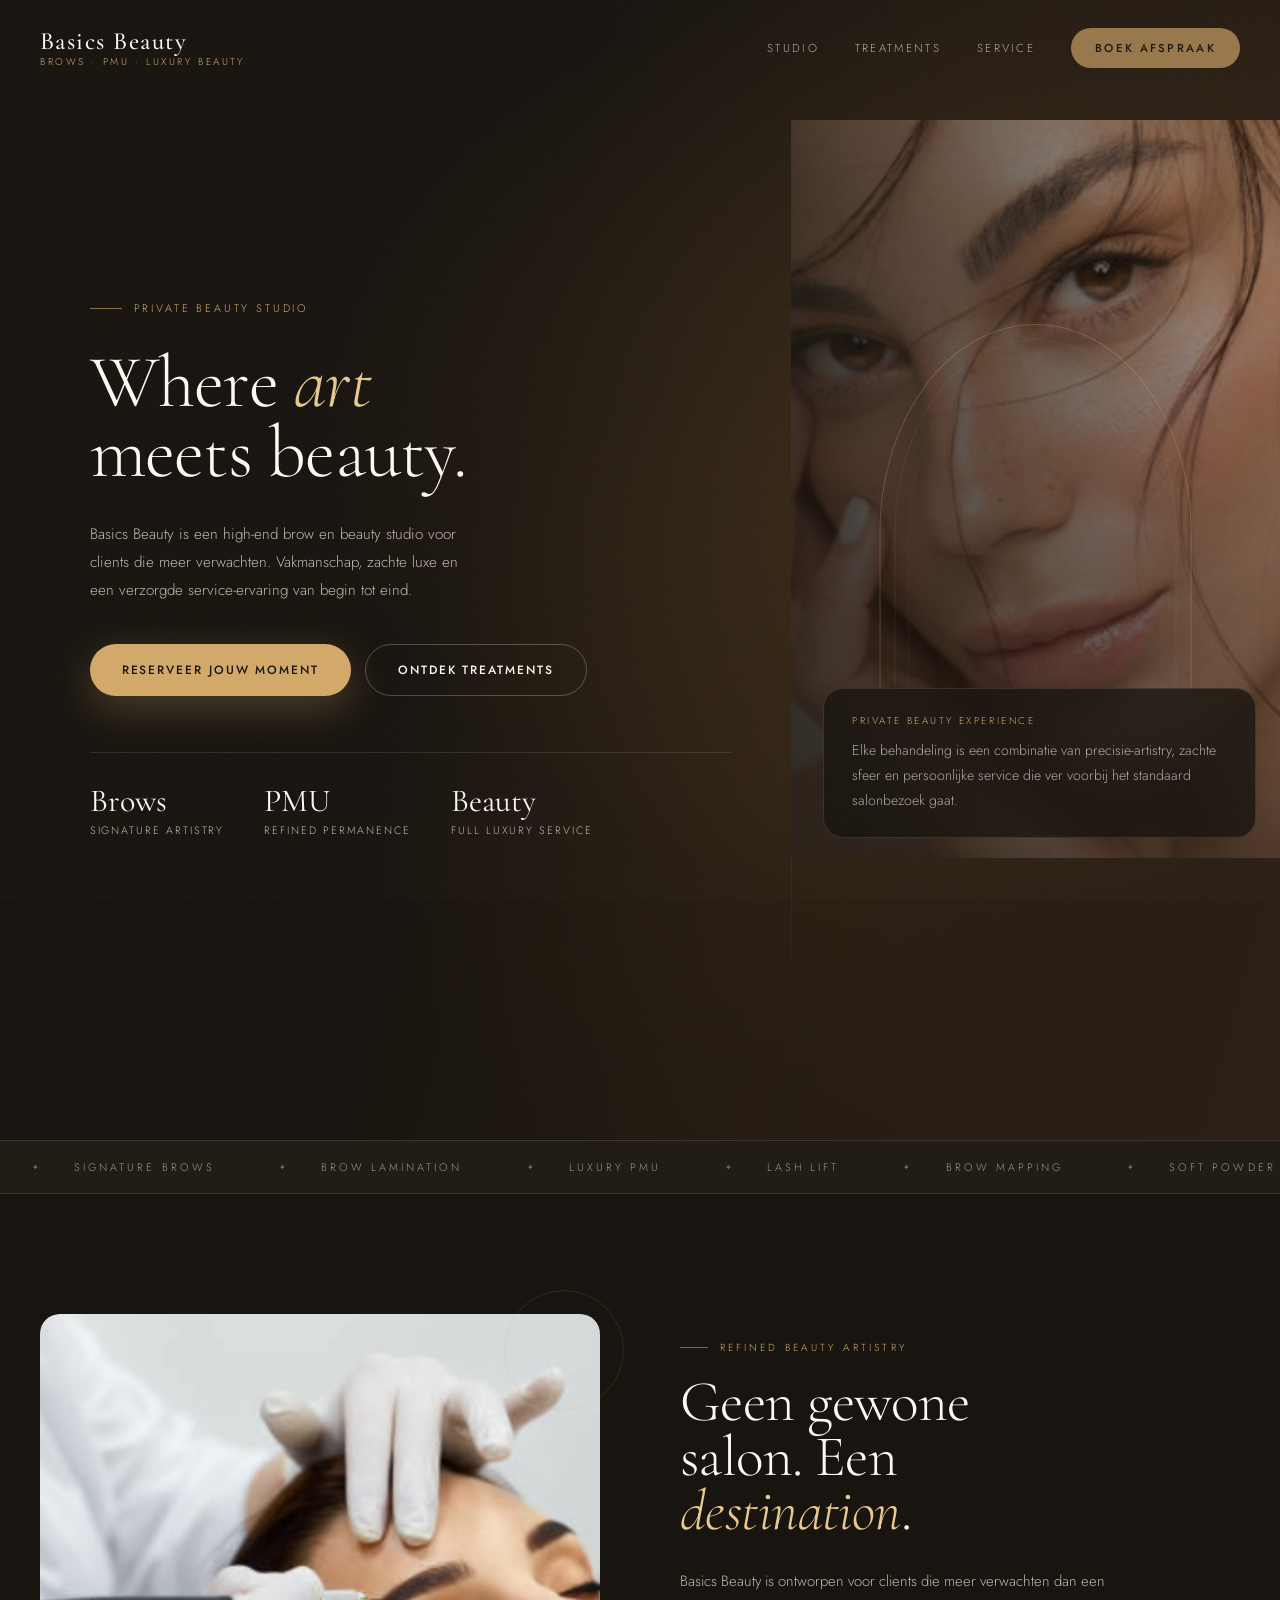
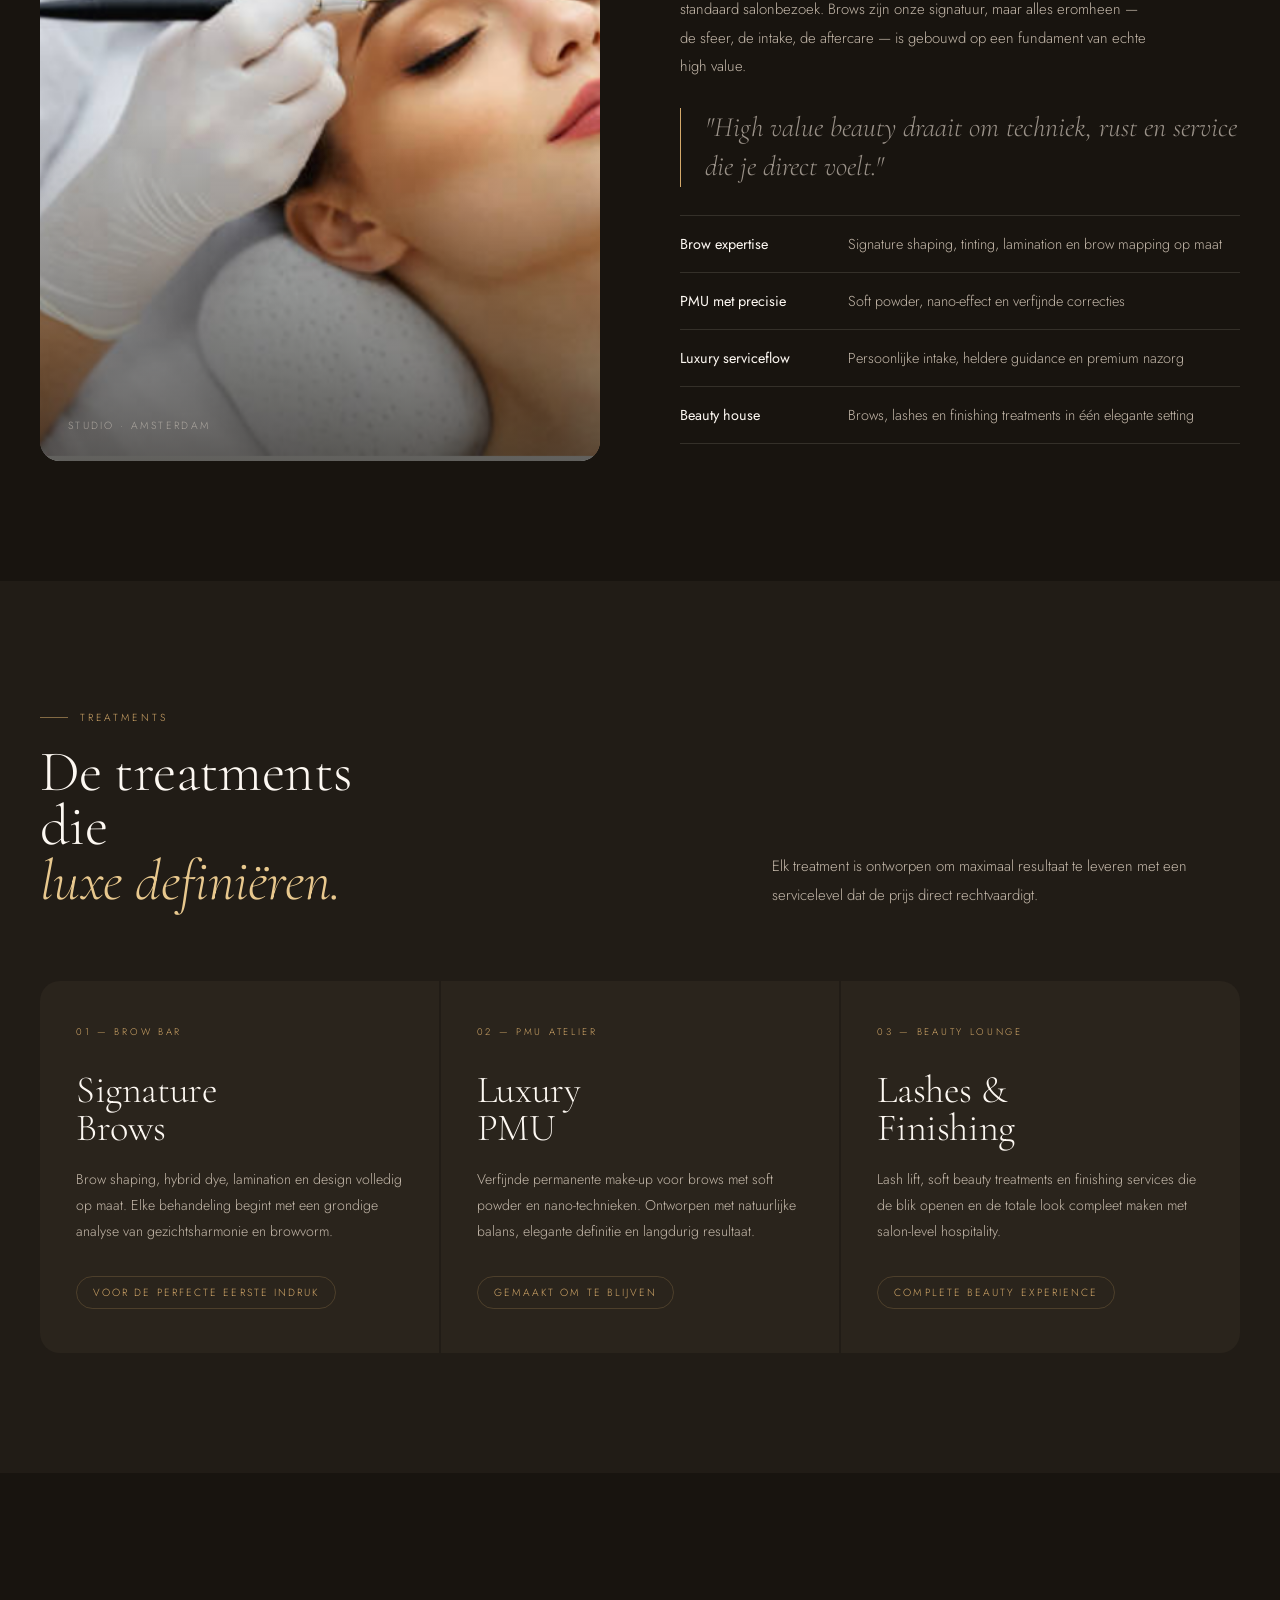
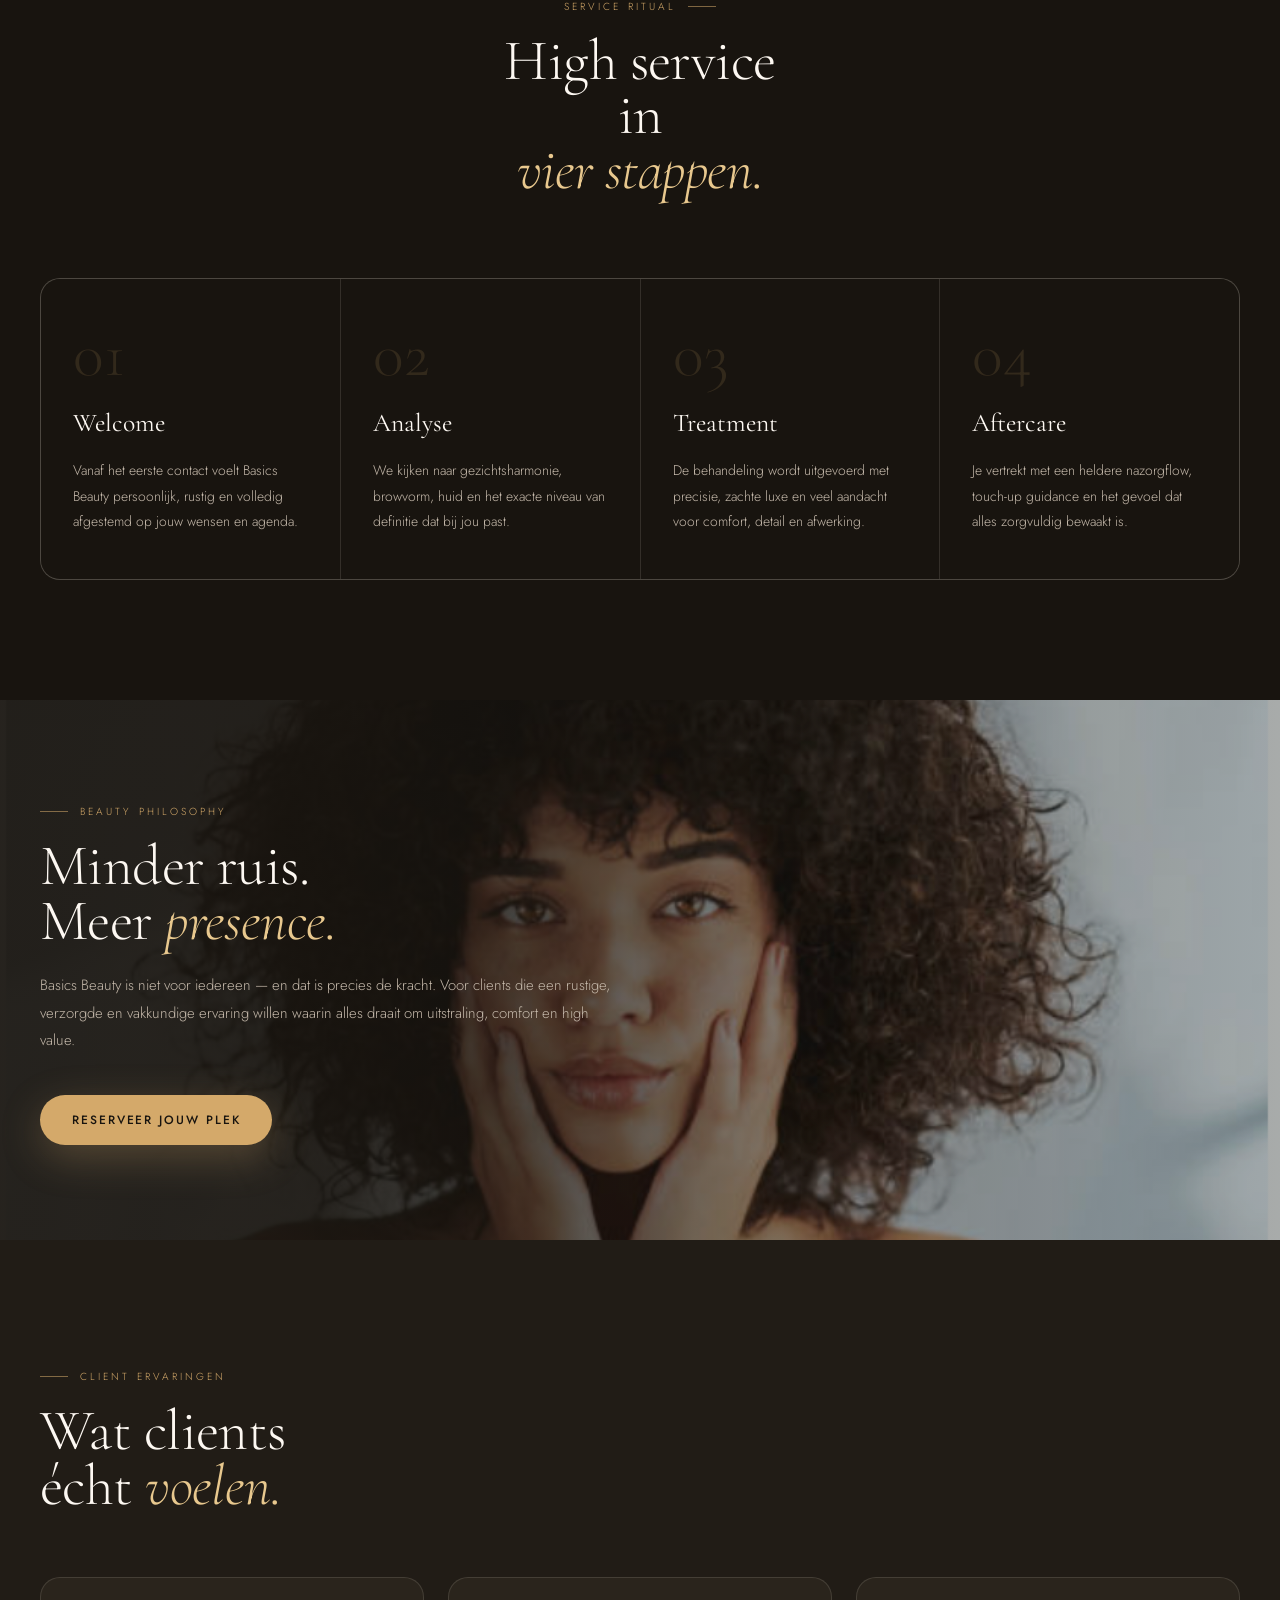
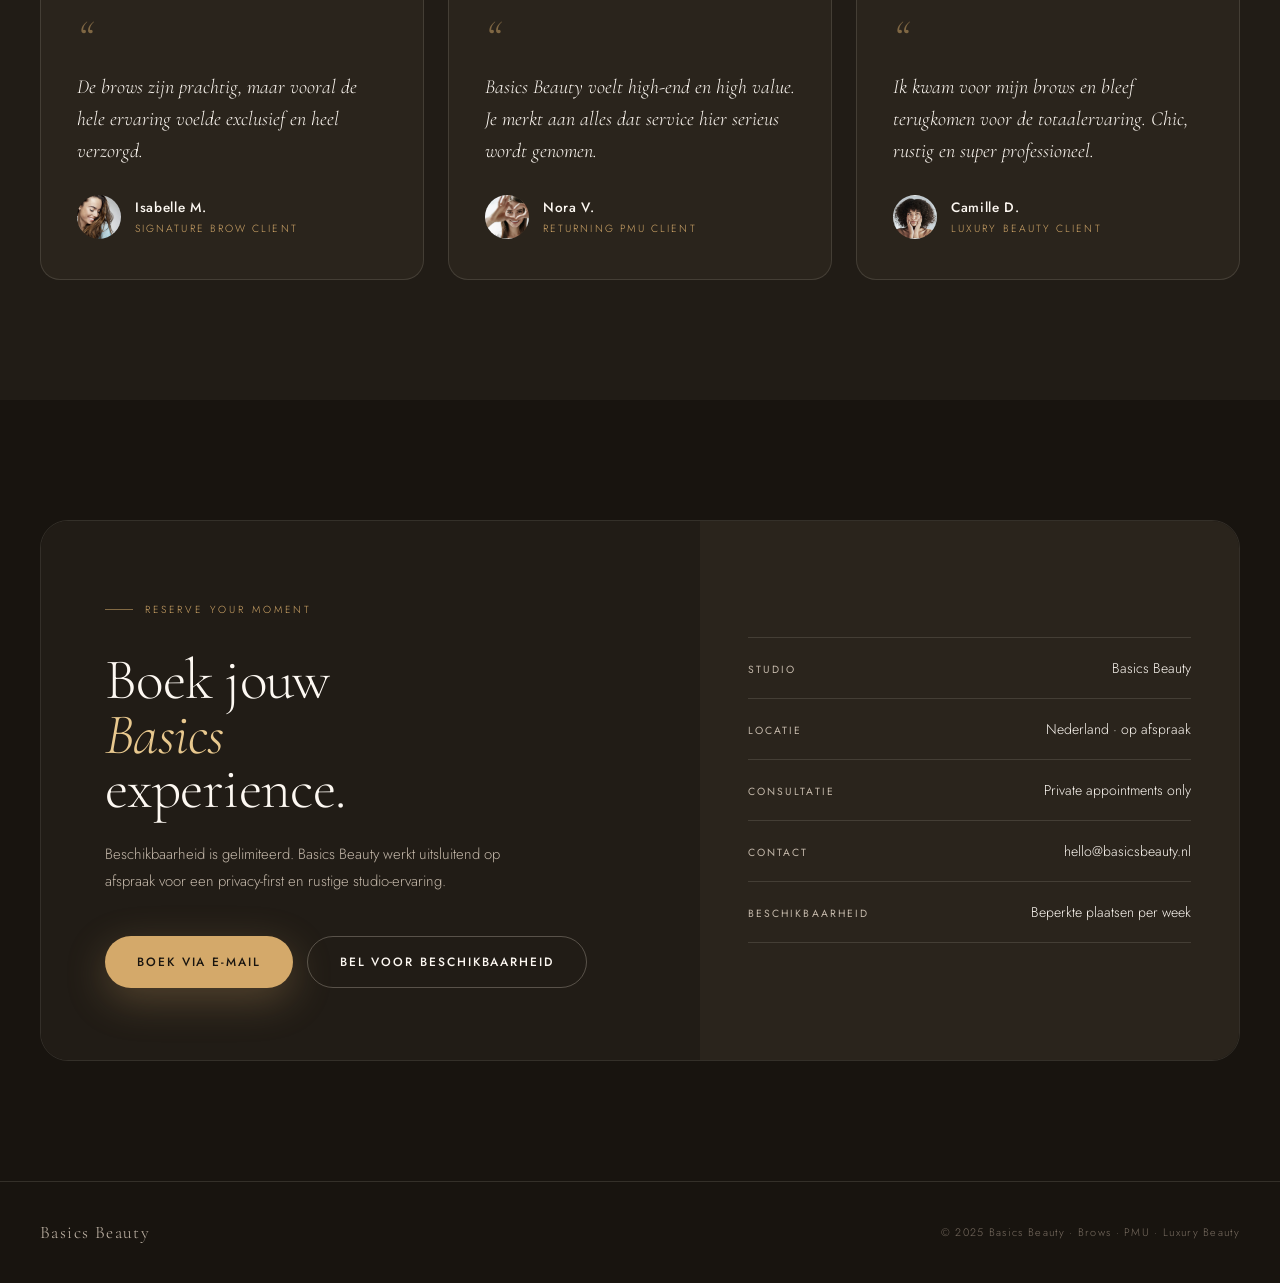
==== index.html @ 168f9949 "Initial commit: bsc-basics-beauty portfolio e-commerce" ====
<!DOCTYPE html>
<html lang="nl">
<head>
  <meta charset="UTF-8">
  <meta name="viewport" content="width=device-width, initial-scale=1.0">
  <title>Basics Beauty — Signature Brows & Luxury Beauty</title>
  <meta name="description" content="Basics Beauty — High-end brow artistry, PMU en luxury beauty treatments in een private studio-omgeving.">
  <link rel="preconnect" href="https://fonts.googleapis.com">
  <link rel="preconnect" href="https://fonts.gstatic.com" crossorigin>
  <link href="https://fonts.googleapis.com/css2?family=Cormorant+Garamond:ital,wght@0,300;0,400;0,500;0,600;1,300;1,400;1,500&family=Jost:wght@300;400;500;600&display=swap" rel="stylesheet">
  <style>
    :root {
      --bg:        #18140f;
      --surface:   #211c16;
      --card:      #2a241c;
      --border:    rgba(255,243,228,0.12);
      --text:      #fdf8f2;
      --muted:     #c4b8aa;
      --faint:     #7a6e62;
      --gold:      #d4a96a;
      --gold-lt:   #e8c88e;
      --gold-dim:  rgba(212,169,106,0.15);
      --gold-glow: rgba(212,169,106,0.08);
      --radius-lg: 20px;
      --radius-sm: 12px;
      --max:       1200px;
      --ease:      cubic-bezier(.22,.84,.36,1);
    }

    *, *::before, *::after { box-sizing: border-box; margin: 0; padding: 0; }
    html { scroll-behavior: smooth; }

    body {
      font-family: "Jost", sans-serif;
      font-weight: 300;
      background: var(--bg);
      color: var(--text);
      min-height: 100vh;
      -webkit-font-smoothing: antialiased;
    }

    /* ── subtle grain overlay ── */
    body::after {
      content: "";
      position: fixed; inset: 0;
      background-image: url("data:image/svg+xml,%3Csvg viewBox='0 0 512 512' xmlns='http://www.w3.org/2000/svg'%3E%3Cfilter id='n'%3E%3CfeTurbulence type='fractalNoise' baseFrequency='0.75' numOctaves='4' stitchTiles='stitch'/%3E%3C/filter%3E%3Crect width='100%25' height='100%25' filter='url(%23n)' opacity='1'/%3E%3C/svg%3E");
      opacity: 0.028;
      pointer-events: none;
      z-index: 9999;
    }

    a { color: inherit; text-decoration: none; }
    img { max-width: 100%; display: block; }

    .shell {
      width: min(var(--max), calc(100% - 48px));
      margin: 0 auto;
    }

    /* ─────────── NAV ─────────── */
    .nav-wrap {
      position: fixed; top: 0; left: 0; right: 0;
      z-index: 100;
      padding: 28px 0;
      transition: padding 400ms var(--ease), background 400ms var(--ease);
    }
    .nav-wrap.scrolled {
      padding: 16px 0;
      background: rgba(12,10,8,0.88);
      backdrop-filter: blur(24px);
      border-bottom: 1px solid var(--border);
    }
    .nav-inner {
      display: flex;
      align-items: center;
      justify-content: space-between;
    }
    .logo {
      display: flex;
      flex-direction: column;
      line-height: 1;
      gap: 3px;
    }
    .logo-main {
      font-family: "Cormorant Garamond", serif;
      font-weight: 500;
      font-size: 1.55rem;
      letter-spacing: 0.06em;
      color: var(--text);
    }
    .logo-sub {
      font-size: 0.62rem;
      letter-spacing: 0.26em;
      text-transform: uppercase;
      color: var(--gold);
    }
    .nav-links {
      display: flex;
      align-items: center;
      gap: 36px;
    }
    .nav-links a {
      font-size: 0.72rem;
      letter-spacing: 0.2em;
      text-transform: uppercase;
      color: var(--text);
      opacity: 0.65;
      transition: color 220ms, opacity 220ms;
    }
    .nav-links a:hover { opacity: 1; }
    .btn-nav {
      font-size: 0.72rem;
      letter-spacing: 0.18em;
      text-transform: uppercase;
      color: var(--bg) !important;
      background: var(--gold);
      padding: 12px 24px;
      border-radius: 999px;
      font-weight: 500;
      transition: background 220ms, transform 220ms;
    }
    .btn-nav:hover {
      background: var(--gold-lt);
      transform: translateY(-1px);
    }

    /* ─────────── HERO ─────────── */
    .hero {
      position: relative;
      overflow: hidden;
    }

    /* Full background — warmer on the right for depth */
    .hero-bg {
      position: absolute;
      inset: 0;
      background:
        radial-gradient(ellipse at 78% 38%, rgba(160,110,55,0.22), transparent 48%),
        radial-gradient(ellipse at 62% 70%, rgba(120,80,35,0.12), transparent 38%),
        linear-gradient(105deg, #18140f 0%, #18140f 38%, #221a12 62%, #2c2016 100%);
    }

    /* Subtle golden-ratio vertical division line */
    .hero-divider {
      position: absolute;
      top: 12%;
      bottom: 12%;
      left: 61.8%;
      width: 1px;
      background: linear-gradient(to bottom, transparent, rgba(212,169,106,0.15) 30%, rgba(212,169,106,0.15) 70%, transparent);
      z-index: 1;
    }

    /* Inner grid — full-width, geen shell-centering hier */
    .hero-inner {
      position: relative;
      z-index: 2;
      display: grid;
      grid-template-columns: 61.8fr 38.2fr;
      align-items: stretch;
      min-height: 100svh;
      width: 100%;
    }

    /* Left: copy — padded vanaf viewport-rand */
    .hero-left {
      display: flex;
      flex-direction: column;
      justify-content: flex-start;
      padding: clamp(120px, 20vh, 180px) 60px 80px max(40px, 7vw);
    }

    .hero-eyebrow {
      display: inline-flex;
      align-items: center;
      gap: 12px;
      font-size: 0.68rem;
      letter-spacing: 0.26em;
      text-transform: uppercase;
      color: var(--gold);
      margin-bottom: 32px;
    }
    .hero-eyebrow::before {
      content: "";
      display: block;
      width: 32px;
      height: 1px;
      background: var(--gold);
      opacity: 0.6;
    }
    .hero h1 {
      font-family: "Cormorant Garamond", serif;
      font-weight: 300;
      font-size: clamp(3.6rem, 5.8vw, 7.2rem);
      line-height: 0.94;
      letter-spacing: -0.01em;
      color: var(--text);
    }
    .hero h1 em {
      font-style: italic;
      color: var(--gold-lt);
    }
    .hero-lead {
      margin-top: 32px;
      max-width: 42ch;
      font-size: 0.95rem;
      line-height: 1.85;
      color: var(--muted);
      font-weight: 300;
    }
    .hero-ctas {
      display: flex;
      flex-wrap: wrap;
      gap: 14px;
      margin-top: 40px;
    }
    .btn {
      display: inline-flex;
      align-items: center;
      gap: 10px;
      padding: 16px 32px;
      border-radius: 999px;
      font-size: 0.75rem;
      letter-spacing: 0.16em;
      text-transform: uppercase;
      font-weight: 500;
      transition: transform 220ms var(--ease), box-shadow 220ms, background 220ms;
      cursor: pointer;
      border: none;
    }
    .btn:hover { transform: translateY(-2px); }
    .btn-primary {
      background: var(--gold);
      color: var(--bg);
      box-shadow: 0 12px 40px rgba(212,169,106,0.28);
    }
    .btn-primary:hover {
      background: var(--gold-lt);
      box-shadow: 0 18px 50px rgba(212,169,106,0.38);
    }
    .btn-outline {
      background: transparent;
      color: var(--text);
      border: 1px solid rgba(255,243,228,0.25);
    }
    .btn-outline:hover { border-color: rgba(255,243,228,0.45); }

    .hero-stats {
      display: flex;
      gap: 40px;
      margin-top: 56px;
      padding-top: 32px;
      border-top: 1px solid var(--border);
    }
    .stat strong {
      display: block;
      font-family: "Cormorant Garamond", serif;
      font-weight: 400;
      font-size: 2rem;
      color: var(--text);
      line-height: 1;
    }
    .stat span {
      font-size: 0.67rem;
      letter-spacing: 0.18em;
      text-transform: uppercase;
      color: var(--muted);
      margin-top: 6px;
      display: block;
    }

    /* Right: arch + badge — the 38.2% visual column */
    .hero-right {
      position: relative;
      overflow: hidden;
      align-self: start;
      height: 82svh;
      max-height: 820px;
    }
    .hero-right-img {
      position: absolute;
      inset: 0;
      width: 100%;
      height: 100%;
      object-fit: cover;
      object-position: center 20%;
    }
    .hero-right-overlay {
      position: absolute;
      inset: 0;
      z-index: 1;
      background:
        linear-gradient(to left, rgba(24,20,15,0.18) 0%, rgba(24,20,15,0.72) 100%),
        linear-gradient(to bottom, rgba(24,20,15,0.2) 0%, rgba(24,20,15,0.55) 100%);
    }

    /* Arch + badge above the image overlay */
    .hero-arc {
      position: absolute;
      width: 64%;
      aspect-ratio: 0.78;
      border: 1px solid rgba(212,169,106,0.28);
      border-radius: 50% 50% 0 0 / 52% 52% 0 0;
      bottom: 18%;
      left: 50%;
      transform: translateX(-50%);
      z-index: 2;
    }
    .hero-arc::before {
      content: "";
      position: absolute;
      inset: 14px;
      border-radius: inherit;
      border: 1px solid rgba(212,169,106,0.10);
    }
    .hero-arc::after {
      content: "";
      position: absolute;
      inset: 28px;
      border-radius: inherit;
      border: 1px solid rgba(212,169,106,0.06);
    }

    /* Badge — absoluut verankerd onderaan rechterkolom */
    .hero-badge {
      position: absolute;
      bottom: 20px;
      left: 32px;
      right: 24px;
      z-index: 2;
      padding: 24px 28px;
      background: rgba(24,20,15,0.78);
      backdrop-filter: blur(24px);
      border: 1px solid var(--border);
      border-radius: var(--radius-lg);
    }
    .hero-badge-label {
      font-size: 0.62rem;
      letter-spacing: 0.26em;
      text-transform: uppercase;
      color: var(--gold);
      margin-bottom: 10px;
    }
    .hero-badge p {
      font-size: 0.88rem;
      line-height: 1.78;
      color: rgba(253,248,242,0.65);
      font-weight: 300;
    }

    /* ─────────── MARQUEE STRIP ─────────── */
    .marquee-wrap {
      overflow: hidden;
      border-top: 1px solid var(--border);
      border-bottom: 1px solid var(--border);
      padding: 18px 0;
      background: var(--surface);
    }
    .marquee-track {
      display: flex;
      gap: 0;
      white-space: nowrap;
      animation: marquee 28s linear infinite;
    }
    .marquee-item {
      display: inline-flex;
      align-items: center;
      gap: 32px;
      padding: 0 32px;
      font-size: 0.68rem;
      letter-spacing: 0.28em;
      text-transform: uppercase;
      color: var(--text);
      opacity: 0.55;
    }
    .marquee-item::before {
      content: "✦";
      color: var(--gold);
      font-size: 0.5rem;
    }
    @keyframes marquee {
      from { transform: translateX(0); }
      to   { transform: translateX(-50%); }
    }

    /* ─────────── SECTION BASE ─────────── */
    section { padding: 120px 0; }
    .section-label {
      display: inline-flex;
      align-items: center;
      gap: 12px;
      font-size: 0.64rem;
      letter-spacing: 0.3em;
      text-transform: uppercase;
      color: var(--gold);
      margin-bottom: 20px;
    }
    .section-label::before {
      content: "";
      display: block;
      width: 28px;
      height: 1px;
      background: var(--gold);
      opacity: 0.55;
    }
    .section-title {
      font-family: "Cormorant Garamond", serif;
      font-weight: 300;
      font-size: clamp(2.8rem, 4.5vw, 5.5rem);
      line-height: 0.95;
      letter-spacing: -0.01em;
      color: var(--text);
      max-width: 12ch;
    }
    .section-title em { font-style: italic; color: var(--gold-lt); }
    .section-body {
      font-size: 0.93rem;
      line-height: 1.9;
      color: var(--muted);
      max-width: 52ch;
      font-weight: 300;
    }

    /* ─────────── ABOUT / STORY ─────────── */
    .about-grid {
      display: grid;
      grid-template-columns: 1fr 1fr;
      gap: 80px;
      align-items: center;
    }
    .about-image-wrap {
      position: relative;
    }
    .about-image {
      aspect-ratio: 3/4;
      border-radius: var(--radius-lg);
      overflow: hidden;
      position: relative;
    }
    .about-image img {
      width: 100%;
      height: 100%;
      object-fit: cover;
      object-position: center top;
      display: block;
    }
    .about-image::after {
      content: "";
      position: absolute;
      inset: 0;
      background: linear-gradient(180deg, transparent 55%, rgba(24,20,15,0.65) 100%);
      pointer-events: none;
    }
    .about-image-label {
      position: absolute;
      bottom: 28px;
      left: 28px;
      right: 28px;
      font-size: 0.65rem;
      letter-spacing: 0.22em;
      text-transform: uppercase;
      color: rgba(240,229,216,0.5);
    }
    .about-accent {
      position: absolute;
      top: -24px;
      right: -24px;
      width: 120px;
      height: 120px;
      border: 1px solid rgba(200,160,98,0.15);
      border-radius: 50%;
    }
    .about-content { display: flex; flex-direction: column; gap: 28px; }
    .about-content .section-title { max-width: 14ch; }
    .pull-quote {
      font-family: "Cormorant Garamond", serif;
      font-style: italic;
      font-size: 1.75rem;
      line-height: 1.4;
      color: rgba(240,229,216,0.6);
      border-left: 1px solid var(--gold);
      padding-left: 24px;
      font-weight: 300;
    }
    .feature-list {
      list-style: none;
      display: flex;
      flex-direction: column;
      gap: 0;
    }
    .feature-list li {
      display: flex;
      align-items: baseline;
      gap: 18px;
      padding: 18px 0;
      border-bottom: 1px solid var(--border);
      font-size: 0.9rem;
      color: var(--muted);
      font-weight: 300;
    }
    .feature-list li strong {
      color: var(--text);
      font-weight: 400;
      min-width: 150px;
      flex-shrink: 0;
    }
    .feature-list li:first-child { border-top: 1px solid var(--border); }

    /* ─────────── SERVICES ─────────── */
    .services-section { background: var(--surface); }
    .services-header {
      display: flex;
      align-items: flex-end;
      justify-content: space-between;
      gap: 40px;
      margin-bottom: 72px;
    }
    .services-grid {
      display: grid;
      grid-template-columns: repeat(3, 1fr);
      gap: 2px;
    }
    .service-item {
      background: var(--card);
      padding: 44px 36px;
      position: relative;
      overflow: hidden;
      transition: background 300ms;
    }
    .service-item:first-child { border-radius: var(--radius-lg) 0 0 var(--radius-lg); }
    .service-item:last-child  { border-radius: 0 var(--radius-lg) var(--radius-lg) 0; }
    .service-item::before {
      content: "";
      position: absolute;
      inset: 0;
      background: linear-gradient(135deg, var(--gold-dim), transparent 60%);
      opacity: 0;
      transition: opacity 400ms;
    }
    .service-item:hover::before { opacity: 1; }
    .service-item:hover { background: #201c18; }
    .service-num {
      font-size: 0.6rem;
      letter-spacing: 0.28em;
      text-transform: uppercase;
      color: var(--gold);
      margin-bottom: 32px;
    }
    .service-item h3 {
      font-family: "Cormorant Garamond", serif;
      font-weight: 300;
      font-size: 2.4rem;
      line-height: 1;
      letter-spacing: -0.01em;
      color: var(--text);
      margin-bottom: 18px;
    }
    .service-item p {
      font-size: 0.88rem;
      line-height: 1.85;
      color: var(--muted);
      font-weight: 300;
      margin-bottom: 32px;
    }
    .service-tag {
      display: inline-flex;
      align-items: center;
      gap: 8px;
      font-size: 0.65rem;
      letter-spacing: 0.2em;
      text-transform: uppercase;
      color: var(--gold);
      padding: 8px 16px;
      border: 1px solid rgba(200,160,98,0.22);
      border-radius: 999px;
    }

    /* ─────────── RITUAL ─────────── */
    .ritual-header { text-align: center; margin-bottom: 80px; }
    .ritual-header .section-label { justify-content: center; }
    .ritual-header .section-label::before { display: none; }
    .ritual-header .section-label::after {
      content: "";
      display: block;
      width: 28px;
      height: 1px;
      background: var(--gold);
      opacity: 0.55;
    }
    .ritual-header .section-title {
      margin: 0 auto;
      text-align: center;
    }
    .ritual-grid {
      display: grid;
      grid-template-columns: repeat(4, 1fr);
      gap: 1px;
      background: var(--border);
      border: 1px solid var(--border);
      border-radius: var(--radius-lg);
      overflow: hidden;
    }
    .ritual-step {
      background: var(--bg);
      padding: 44px 32px;
      display: flex;
      flex-direction: column;
      gap: 20px;
    }
    .ritual-step:hover { background: var(--surface); }
    .ritual-num {
      font-family: "Cormorant Garamond", serif;
      font-size: 4rem;
      line-height: 1;
      font-weight: 300;
      color: rgba(200,160,98,0.15);
    }
    .ritual-step h3 {
      font-family: "Cormorant Garamond", serif;
      font-weight: 400;
      font-size: 1.6rem;
      color: var(--text);
    }
    .ritual-step p {
      font-size: 0.87rem;
      line-height: 1.85;
      color: var(--muted);
      font-weight: 300;
    }

    /* ─────────── TESTIMONIALS ─────────── */
    .testimonials-section { background: var(--surface); }
    .testimonials-grid {
      display: grid;
      grid-template-columns: repeat(3, 1fr);
      gap: 24px;
      margin-top: 64px;
    }
    .testimonial {
      background: var(--card);
      border: 1px solid var(--border);
      border-radius: var(--radius-lg);
      padding: 40px 36px;
      display: flex;
      flex-direction: column;
      gap: 28px;
    }
    .testimonial-quote {
      font-family: "Cormorant Garamond", serif;
      font-style: italic;
      font-size: 1.25rem;
      line-height: 1.6;
      font-weight: 300;
      color: var(--text);
      flex: 1;
    }
    .testimonial-quote::before {
      content: "\201C";
      display: block;
      font-size: 3rem;
      line-height: 0.8;
      margin-bottom: 14px;
      color: var(--gold);
      opacity: 0.5;
    }
    .testimonial-avatar {
      width: 44px;
      height: 44px;
      border-radius: 50%;
      overflow: hidden;
      flex-shrink: 0;
    }
    .testimonial-avatar img {
      width: 100%;
      height: 100%;
      object-fit: cover;
      object-position: center top;
      filter: grayscale(30%);
    }
    .testimonial-author {
      display: flex;
      align-items: center;
      gap: 14px;
    }
    .testimonial-author strong {
      display: block;
      font-size: 0.85rem;
      font-weight: 500;
      color: var(--text);
      letter-spacing: 0.05em;
    }
    .testimonial-author span {
      font-size: 0.65rem;
      letter-spacing: 0.2em;
      text-transform: uppercase;
      color: var(--gold);
      margin-top: 4px;
      display: block;
    }

    /* ─────────── FULL-WIDTH STRIP ─────────── */
    .strip {
      min-height: 540px;
      position: relative;
      overflow: hidden;
      display: flex;
      align-items: center;
    }
    .strip-bg {
      position: absolute;
      inset: 0;
      overflow: hidden;
    }
    .strip-bg img {
      width: 100%;
      height: 100%;
      object-fit: cover;
      object-position: center center;
      filter: brightness(0.88);
    }
    .strip-bg::after {
      content: "";
      position: absolute;
      inset: 0;
      background: linear-gradient(to right, rgba(24,20,15,0.92) 25%, rgba(24,20,15,0.35) 65%, rgba(24,20,15,0.2) 100%);
      z-index: 1;
    }
    .strip-content {
      position: relative;
      z-index: 2;
      max-width: 580px;
    }
    .strip-content .section-title { max-width: none; }
    .strip-content p {
      font-size: 0.93rem;
      line-height: 1.85;
      color: var(--muted);
      margin: 24px 0 40px;
    }

    /* ─────────── BOOKING / CTA ─────────── */
    .booking-section { background: var(--bg); }
    .booking-wrap {
      border: 1px solid var(--border);
      border-radius: 28px;
      overflow: hidden;
      display: grid;
      grid-template-columns: 1.1fr 0.9fr;
    }
    .booking-left {
      padding: 72px 64px;
      background: var(--surface);
    }
    .booking-left .section-title { margin-top: 16px; }
    .booking-left p {
      margin: 24px 0 40px;
      font-size: 0.93rem;
      line-height: 1.85;
      color: var(--muted);
      max-width: 46ch;
    }
    .booking-actions { display: flex; flex-wrap: wrap; gap: 14px; }
    .booking-right {
      background: var(--card);
      padding: 64px 48px;
      display: flex;
      flex-direction: column;
      justify-content: center;
      gap: 0;
    }
    .info-row {
      display: flex;
      justify-content: space-between;
      align-items: baseline;
      gap: 20px;
      padding: 20px 0;
      border-bottom: 1px solid var(--border);
      font-size: 0.88rem;
    }
    .info-row:first-child { border-top: 1px solid var(--border); }
    .info-row strong {
      color: var(--muted);
      font-size: 0.65rem;
      letter-spacing: 0.2em;
      text-transform: uppercase;
      font-weight: 400;
    }
    .info-row span { color: var(--text); font-weight: 300; }

    /* ─────────── FOOTER ─────────── */
    .footer {
      border-top: 1px solid var(--border);
      padding: 40px 0;
    }
    .footer-inner {
      display: flex;
      align-items: center;
      justify-content: space-between;
      gap: 24px;
    }
    .footer-brand {
      font-family: "Cormorant Garamond", serif;
      font-size: 1.1rem;
      letter-spacing: 0.08em;
      color: var(--muted);
    }
    .footer-copy {
      font-size: 0.68rem;
      letter-spacing: 0.12em;
      color: var(--faint);
    }

    /* ─────────── ANIMATIONS ─────────── */
    .fade-up {
      opacity: 0;
      transform: translateY(32px);
      transition: opacity 900ms var(--ease), transform 900ms var(--ease);
    }
    .fade-up.visible {
      opacity: 1;
      transform: translateY(0);
    }
    .delay-100 { transition-delay: 100ms; }
    .delay-200 { transition-delay: 200ms; }
    .delay-300 { transition-delay: 300ms; }
    .delay-400 { transition-delay: 400ms; }
    .delay-500 { transition-delay: 500ms; }

    /* ─────────── RESPONSIVE ─────────── */
    @media (max-width: 1080px) {
      .hero-inner { grid-template-columns: 1fr; }
      .hero-left { padding: 160px 0 60px; }
      .hero-right { min-height: 360px; }
      .hero-divider { display: none; }
      .about-grid { grid-template-columns: 1fr; gap: 48px; }
      .about-image { aspect-ratio: 4/3; }
      .services-grid { grid-template-columns: 1fr; gap: 2px; }
      .service-item:first-child { border-radius: var(--radius-lg) var(--radius-lg) 0 0; }
      .service-item:last-child  { border-radius: 0 0 var(--radius-lg) var(--radius-lg); }
      .ritual-grid { grid-template-columns: 1fr 1fr; }
      .testimonials-grid { grid-template-columns: 1fr; }
      .booking-wrap { grid-template-columns: 1fr; }
      .booking-left { padding: 48px 36px; }
      .booking-right { padding: 36px; }
    }

    @media (max-width: 680px) {
      section { padding: 80px 0; }
      .shell { width: calc(100% - 32px); }
      .nav-links { gap: 20px; }
      .nav-links a:not(.btn-nav) { display: none; }
      .hero-left { padding-top: 120px; }
      .hero h1 { font-size: clamp(3.2rem, 14vw, 5rem); }
      .services-header { flex-direction: column; align-items: flex-start; gap: 24px; }
      .ritual-grid { grid-template-columns: 1fr; }
      .hero-stats { gap: 24px; flex-wrap: wrap; }
      .footer-inner { flex-direction: column; align-items: flex-start; gap: 12px; }
    }
  </style>
</head>
<body>

  <!-- NAV -->
  <header class="nav-wrap" id="nav">
    <div class="shell nav-inner">
      <a class="logo" href="#top">
        <span class="logo-main">Basics Beauty</span>
        <span class="logo-sub">Brows · PMU · Luxury Beauty</span>
      </a>
      <nav class="nav-links">
        <a href="#over">Studio</a>
        <a href="#treatments">Treatments</a>
        <a href="#ritual">Service</a>
        <a class="btn-nav" href="#boek">Boek afspraak</a>
      </nav>
    </div>
  </header>

  <!-- HERO -->
  <section class="hero" id="top">
    <div class="hero-bg" aria-hidden="true"></div>
    <div class="hero-divider" aria-hidden="true"></div>

    <div class="hero-inner">
      <div class="hero-left fade-up">
        <div class="hero-eyebrow">Private Beauty Studio</div>
        <h1>Where <em>art</em><br>meets beauty.</h1>
        <p class="hero-lead">
          Basics Beauty is een high-end brow en beauty studio voor clients die meer verwachten.
          Vakmanschap, zachte luxe en een verzorgde service-ervaring van begin tot eind.
        </p>
        <div class="hero-ctas">
          <a class="btn btn-primary" href="#boek">Reserveer jouw moment</a>
          <a class="btn btn-outline" href="#treatments">Ontdek treatments</a>
        </div>
        <div class="hero-stats">
          <div class="stat">
            <strong>Brows</strong>
            <span>Signature artistry</span>
          </div>
          <div class="stat">
            <strong>PMU</strong>
            <span>Refined permanence</span>
          </div>
          <div class="stat">
            <strong>Beauty</strong>
            <span>Full luxury service</span>
          </div>
        </div>
      </div>

      <div class="hero-right">
        <img class="hero-right-img" src="assets/image/nr3.png" alt="Beauty portret">
        <div class="hero-right-overlay" aria-hidden="true"></div>
        <div class="hero-arc" aria-hidden="true"></div>
        <div class="hero-badge fade-up delay-300">
          <div class="hero-badge-label">Private Beauty Experience</div>
          <p>
            Elke behandeling is een combinatie van precisie-artistry, zachte sfeer
            en persoonlijke service die ver voorbij het standaard salonbezoek gaat.
          </p>
        </div>
      </div>
    </div>
  </section>

  <!-- MARQUEE -->
  <div class="marquee-wrap" aria-hidden="true">
    <div class="marquee-track">
      <span class="marquee-item">Signature Brows</span>
      <span class="marquee-item">Brow Lamination</span>
      <span class="marquee-item">Luxury PMU</span>
      <span class="marquee-item">Lash Lift</span>
      <span class="marquee-item">Brow Mapping</span>
      <span class="marquee-item">Soft Powder Brows</span>
      <span class="marquee-item">Nano Effect</span>
      <span class="marquee-item">High-End Service</span>
      <span class="marquee-item">Private Studio</span>
      <span class="marquee-item">Signature Brows</span>
      <span class="marquee-item">Brow Lamination</span>
      <span class="marquee-item">Luxury PMU</span>
      <span class="marquee-item">Lash Lift</span>
      <span class="marquee-item">Brow Mapping</span>
      <span class="marquee-item">Soft Powder Brows</span>
      <span class="marquee-item">Nano Effect</span>
      <span class="marquee-item">High-End Service</span>
      <span class="marquee-item">Private Studio</span>
    </div>
  </div>

  <main>

    <!-- ABOUT -->
    <section id="over">
      <div class="shell about-grid">
        <div class="about-image-wrap fade-up">
          <div class="about-image">
            <img src="assets/image/nr4.png" alt="Beauty studio portret">
          </div>
          <div class="about-image-label">Studio · Amsterdam</div>
          <div class="about-accent" aria-hidden="true"></div>
        </div>
        <div class="about-content">
          <div class="fade-up">
            <div class="section-label">Refined Beauty Artistry</div>
            <h2 class="section-title">Geen gewone salon. Een <em>destination</em>.</h2>
          </div>
          <p class="section-body fade-up delay-100">
            Basics Beauty is ontworpen voor clients die meer verwachten dan een standaard salonbezoek.
            Brows zijn onze signatuur, maar alles eromheen — de sfeer, de intake, de aftercare —
            is gebouwd op een fundament van echte high value.
          </p>
          <div class="pull-quote fade-up delay-200">
            "High value beauty draait om techniek, rust en service die je direct voelt."
          </div>
          <ul class="feature-list fade-up delay-300">
            <li>
              <strong>Brow expertise</strong>
              <span>Signature shaping, tinting, lamination en brow mapping op maat</span>
            </li>
            <li>
              <strong>PMU met precisie</strong>
              <span>Soft powder, nano-effect en verfijnde correcties</span>
            </li>
            <li>
              <strong>Luxury serviceflow</strong>
              <span>Persoonlijke intake, heldere guidance en premium nazorg</span>
            </li>
            <li>
              <strong>Beauty house</strong>
              <span>Brows, lashes en finishing treatments in één elegante setting</span>
            </li>
          </ul>
        </div>
      </div>
    </section>

    <!-- SERVICES -->
    <section id="treatments" class="services-section">
      <div class="shell">
        <div class="services-header">
          <div class="fade-up">
            <div class="section-label">Treatments</div>
            <h2 class="section-title">De treatments die<br><em>luxe definiëren.</em></h2>
          </div>
          <p class="section-body fade-up delay-200">
            Elk treatment is ontworpen om maximaal resultaat te leveren met een servicelevel dat de prijs direct rechtvaardigt.
          </p>
        </div>
        <div class="services-grid">
          <article class="service-item fade-up delay-100">
            <div class="service-num">01 — Brow Bar</div>
            <h3>Signature<br>Brows</h3>
            <p>
              Brow shaping, hybrid dye, lamination en design volledig op maat.
              Elke behandeling begint met een grondige analyse van gezichtsharmonie en browvorm.
            </p>
            <div class="service-tag">Voor de perfecte eerste indruk</div>
          </article>
          <article class="service-item fade-up delay-200">
            <div class="service-num">02 — PMU Atelier</div>
            <h3>Luxury<br>PMU</h3>
            <p>
              Verfijnde permanente make-up voor brows met soft powder en nano-technieken.
              Ontworpen met natuurlijke balans, elegante definitie en langdurig resultaat.
            </p>
            <div class="service-tag">Gemaakt om te blijven</div>
          </article>
          <article class="service-item fade-up delay-300">
            <div class="service-num">03 — Beauty Lounge</div>
            <h3>Lashes &amp;<br>Finishing</h3>
            <p>
              Lash lift, soft beauty treatments en finishing services die de blik openen
              en de totale look compleet maken met salon-level hospitality.
            </p>
            <div class="service-tag">Complete beauty experience</div>
          </article>
        </div>
      </div>
    </section>

    <!-- RITUAL -->
    <section id="ritual">
      <div class="shell">
        <div class="ritual-header fade-up">
          <div class="section-label">Service Ritual</div>
          <h2 class="section-title">High service in<br><em>vier stappen.</em></h2>
        </div>
        <div class="ritual-grid">
          <article class="ritual-step fade-up delay-100">
            <div class="ritual-num">01</div>
            <h3>Welcome</h3>
            <p>Vanaf het eerste contact voelt Basics Beauty persoonlijk, rustig en volledig afgestemd op jouw wensen en agenda.</p>
          </article>
          <article class="ritual-step fade-up delay-200">
            <div class="ritual-num">02</div>
            <h3>Analyse</h3>
            <p>We kijken naar gezichtsharmonie, browvorm, huid en het exacte niveau van definitie dat bij jou past.</p>
          </article>
          <article class="ritual-step fade-up delay-300">
            <div class="ritual-num">03</div>
            <h3>Treatment</h3>
            <p>De behandeling wordt uitgevoerd met precisie, zachte luxe en veel aandacht voor comfort, detail en afwerking.</p>
          </article>
          <article class="ritual-step fade-up delay-400">
            <div class="ritual-num">04</div>
            <h3>Aftercare</h3>
            <p>Je vertrekt met een heldere nazorgflow, touch-up guidance en het gevoel dat alles zorgvuldig bewaakt is.</p>
          </article>
        </div>
      </div>
    </section>

    <!-- STRIP / BRAND STATEMENT -->
    <div class="strip">
      <div class="strip-bg" aria-hidden="true">
        <img src="assets/image/Scherm­afbeelding%202026-03-25%20om%2012.27.34.png" alt="">
      </div>
      <div class="shell">
        <div class="strip-content fade-up">
          <div class="section-label">Beauty Philosophy</div>
          <h2 class="section-title">Minder ruis.<br>Meer <em>presence.</em></h2>
          <p>
            Basics Beauty is niet voor iedereen — en dat is precies de kracht.
            Voor clients die een rustige, verzorgde en vakkundige ervaring willen
            waarin alles draait om uitstraling, comfort en high value.
          </p>
          <a class="btn btn-primary" href="#boek">Reserveer jouw plek</a>
        </div>
      </div>
    </div>

    <!-- TESTIMONIALS -->
    <section class="testimonials-section">
      <div class="shell">
        <div class="fade-up">
          <div class="section-label">Client Ervaringen</div>
          <h2 class="section-title">Wat clients<br>écht <em>voelen.</em></h2>
        </div>
        <div class="testimonials-grid">
          <article class="testimonial fade-up delay-100">
            <div class="testimonial-quote">
              De brows zijn prachtig, maar vooral de hele ervaring voelde exclusief en heel verzorgd.
            </div>
            <div class="testimonial-author">
              <div class="testimonial-avatar">
                <img src="assets/image/Scherm­afbeelding%202026-03-25%20om%2012.27.57.png" alt="Isabelle M.">
              </div>
              <div>
                <strong>Isabelle M.</strong>
                <span>Signature Brow Client</span>
              </div>
            </div>
          </article>
          <article class="testimonial fade-up delay-200">
            <div class="testimonial-quote">
              Basics Beauty voelt high-end en high value. Je merkt aan alles dat service hier serieus wordt genomen.
            </div>
            <div class="testimonial-author">
              <div class="testimonial-avatar">
                <img src="assets/image/Scherm­afbeelding%202026-03-25%20om%2012.27.47.png" alt="Nora V.">
              </div>
              <div>
                <strong>Nora V.</strong>
                <span>Returning PMU Client</span>
              </div>
            </div>
          </article>
          <article class="testimonial fade-up delay-300">
            <div class="testimonial-quote">
              Ik kwam voor mijn brows en bleef terugkomen voor de totaalervaring. Chic, rustig en super professioneel.
            </div>
            <div class="testimonial-author">
              <div class="testimonial-avatar">
                <img src="assets/image/Scherm­afbeelding%202026-03-25%20om%2012.27.34.png" alt="Camille D.">
              </div>
              <div>
                <strong>Camille D.</strong>
                <span>Luxury Beauty Client</span>
              </div>
            </div>
          </article>
        </div>
      </div>
    </section>

    <!-- BOOKING -->
    <section id="boek" class="booking-section">
      <div class="shell">
        <div class="booking-wrap fade-up">
          <div class="booking-left">
            <div class="section-label">Reserve Your Moment</div>
            <h2 class="section-title">Boek jouw <em>Basics</em><br>experience.</h2>
            <p>
              Beschikbaarheid is gelimiteerd. Basics Beauty werkt uitsluitend op afspraak
              voor een privacy-first en rustige studio-ervaring.
            </p>
            <div class="booking-actions">
              <a class="btn btn-primary" href="mailto:hello@basicsbeauty.nl">Boek via e-mail</a>
              <a class="btn btn-outline" href="tel:+310612345678">Bel voor beschikbaarheid</a>
            </div>
          </div>
          <div class="booking-right">
            <div class="info-row">
              <strong>Studio</strong>
              <span>Basics Beauty</span>
            </div>
            <div class="info-row">
              <strong>Locatie</strong>
              <span>Nederland · op afspraak</span>
            </div>
            <div class="info-row">
              <strong>Consultatie</strong>
              <span>Private appointments only</span>
            </div>
            <div class="info-row">
              <strong>Contact</strong>
              <span>hello@basicsbeauty.nl</span>
            </div>
            <div class="info-row">
              <strong>Beschikbaarheid</strong>
              <span>Beperkte plaatsen per week</span>
            </div>
          </div>
        </div>
      </div>
    </section>

  </main>

  <!-- FOOTER -->
  <footer class="footer">
    <div class="shell footer-inner">
      <div class="footer-brand">Basics Beauty</div>
      <div class="footer-copy">© 2025 Basics Beauty · Brows · PMU · Luxury Beauty</div>
    </div>
  </footer>

  <script>
    // Nav scroll effect
    const nav = document.getElementById('nav');
    window.addEventListener('scroll', () => {
      nav.classList.toggle('scrolled', window.scrollY > 60);
    }, { passive: true });

    // Fade-up on scroll
    const observer = new IntersectionObserver((entries) => {
      entries.forEach(e => {
        if (e.isIntersecting) {
          e.target.classList.add('visible');
          observer.unobserve(e.target);
        }
      });
    }, { threshold: 0.12, rootMargin: '0px 0px -40px 0px' });

    document.querySelectorAll('.fade-up').forEach(el => observer.observe(el));
  </script>
</body>
</html>
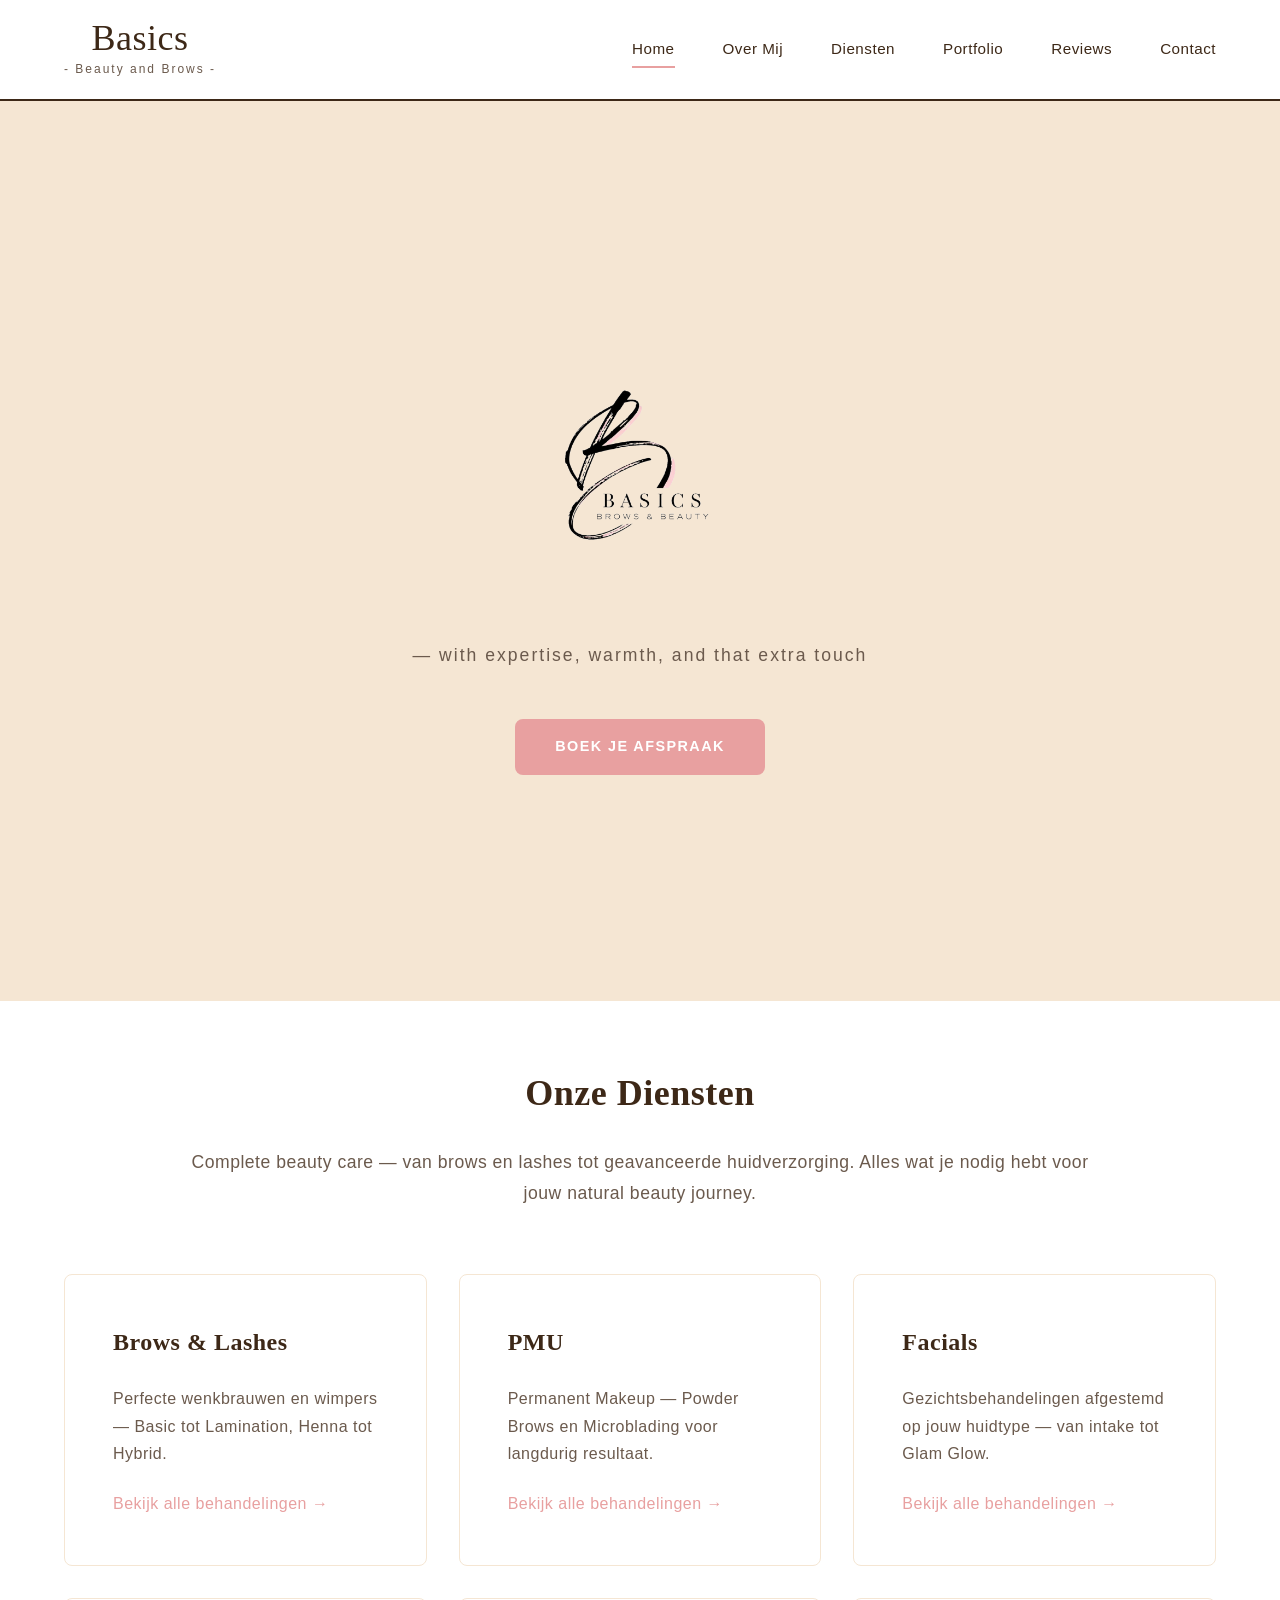
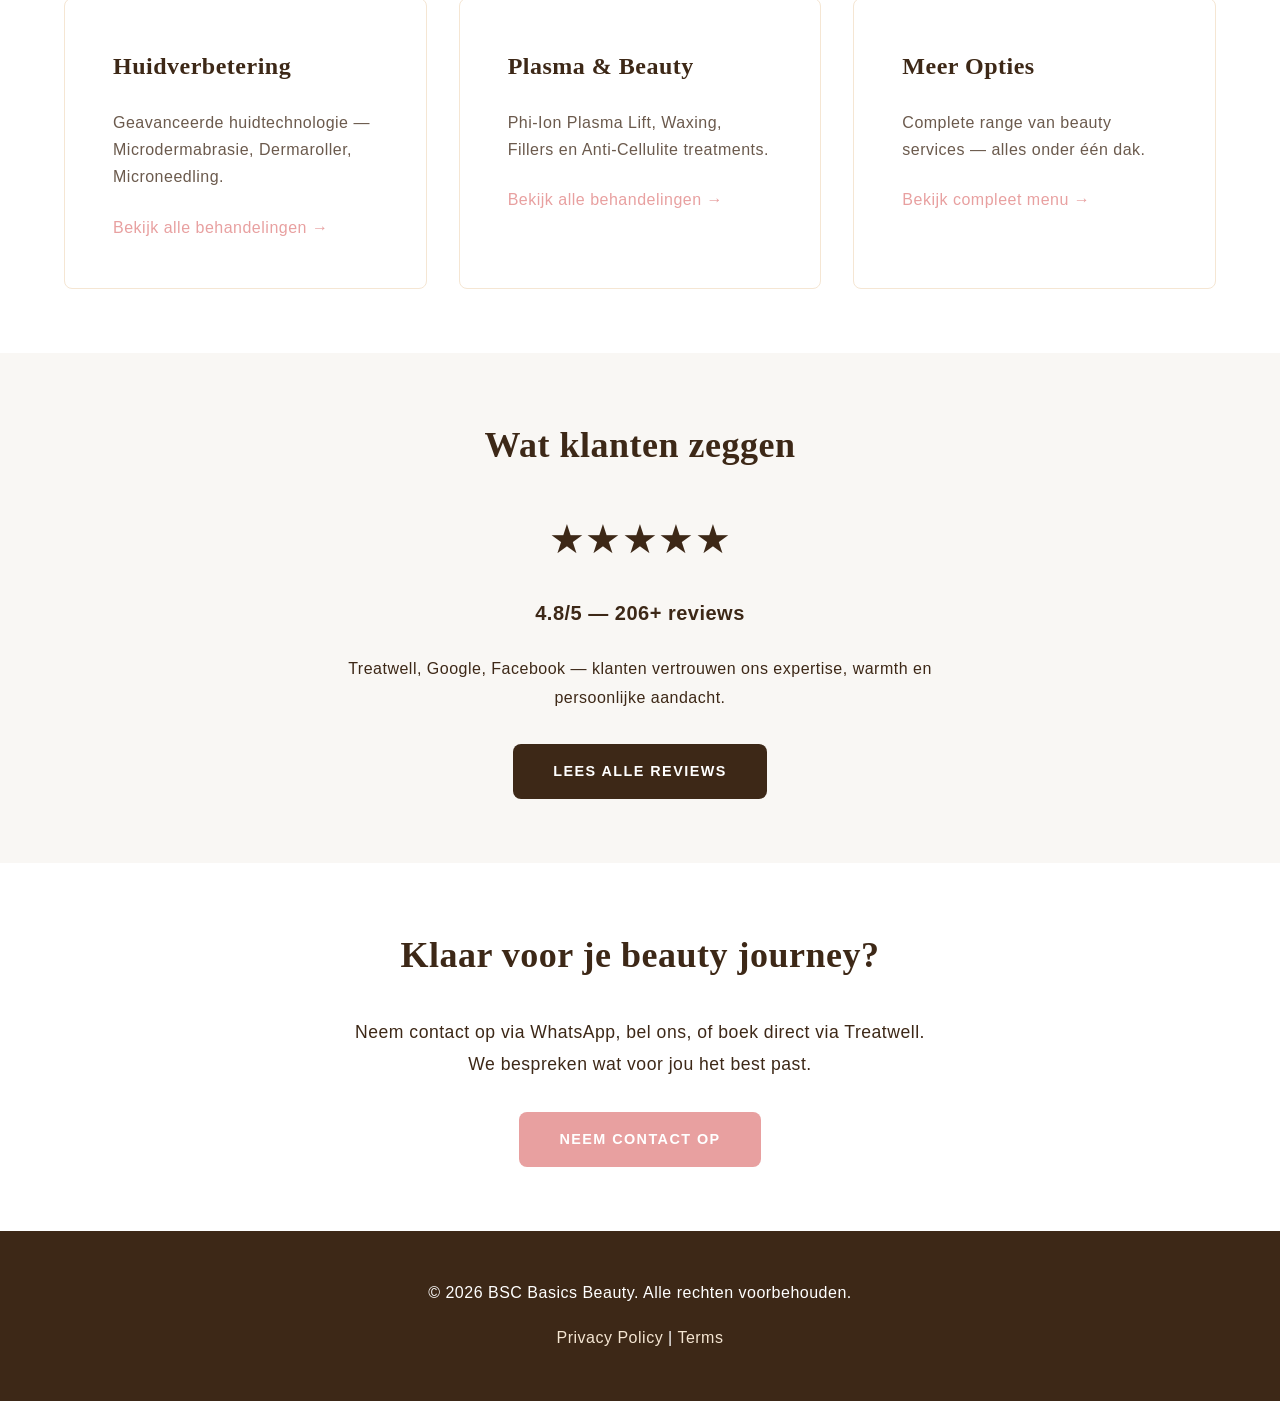
==== commit eb76c108: "Redesign hero: full-viewport beige background, centered logo" ====
--- a/index.html
+++ b/index.html
@@ -3,1217 +3,120 @@
 <head>
   <meta charset="UTF-8">
   <meta name="viewport" content="width=device-width, initial-scale=1.0">
-  <title>Basics Beauty — Signature Brows & Luxury Beauty</title>
-  <meta name="description" content="Basics Beauty — High-end brow artistry, PMU en luxury beauty treatments in een private studio-omgeving.">
-  <link rel="preconnect" href="https://fonts.googleapis.com">
-  <link rel="preconnect" href="https://fonts.gstatic.com" crossorigin>
-  <link href="https://fonts.googleapis.com/css2?family=Cormorant+Garamond:ital,wght@0,300;0,400;0,500;0,600;1,300;1,400;1,500&family=Jost:wght@300;400;500;600&display=swap" rel="stylesheet">
-  <style>
-    :root {
-      --bg:        #18140f;
-      --surface:   #211c16;
-      --card:      #2a241c;
-      --border:    rgba(255,243,228,0.12);
-      --text:      #fdf8f2;
-      --muted:     #c4b8aa;
-      --faint:     #7a6e62;
-      --gold:      #d4a96a;
-      --gold-lt:   #e8c88e;
-      --gold-dim:  rgba(212,169,106,0.15);
-      --gold-glow: rgba(212,169,106,0.08);
-      --radius-lg: 20px;
-      --radius-sm: 12px;
-      --max:       1200px;
-      --ease:      cubic-bezier(.22,.84,.36,1);
-    }
-
-    *, *::before, *::after { box-sizing: border-box; margin: 0; padding: 0; }
-    html { scroll-behavior: smooth; }
-
-    body {
-      font-family: "Jost", sans-serif;
-      font-weight: 300;
-      background: var(--bg);
-      color: var(--text);
-      min-height: 100vh;
-      -webkit-font-smoothing: antialiased;
-    }
-
-    /* ── subtle grain overlay ── */
-    body::after {
-      content: "";
-      position: fixed; inset: 0;
-      background-image: url("data:image/svg+xml,%3Csvg viewBox='0 0 512 512' xmlns='http://www.w3.org/2000/svg'%3E%3Cfilter id='n'%3E%3CfeTurbulence type='fractalNoise' baseFrequency='0.75' numOctaves='4' stitchTiles='stitch'/%3E%3C/filter%3E%3Crect width='100%25' height='100%25' filter='url(%23n)' opacity='1'/%3E%3C/svg%3E");
-      opacity: 0.028;
-      pointer-events: none;
-      z-index: 9999;
-    }
-
-    a { color: inherit; text-decoration: none; }
-    img { max-width: 100%; display: block; }
-
-    .shell {
-      width: min(var(--max), calc(100% - 48px));
-      margin: 0 auto;
-    }
-
-    /* ─────────── NAV ─────────── */
-    .nav-wrap {
-      position: fixed; top: 0; left: 0; right: 0;
-      z-index: 100;
-      padding: 28px 0;
-      transition: padding 400ms var(--ease), background 400ms var(--ease);
-    }
-    .nav-wrap.scrolled {
-      padding: 16px 0;
-      background: rgba(12,10,8,0.88);
-      backdrop-filter: blur(24px);
-      border-bottom: 1px solid var(--border);
-    }
-    .nav-inner {
-      display: flex;
-      align-items: center;
-      justify-content: space-between;
-    }
-    .logo {
-      display: flex;
-      flex-direction: column;
-      line-height: 1;
-      gap: 3px;
-    }
-    .logo-main {
-      font-family: "Cormorant Garamond", serif;
-      font-weight: 500;
-      font-size: 1.55rem;
-      letter-spacing: 0.06em;
-      color: var(--text);
-    }
-    .logo-sub {
-      font-size: 0.62rem;
-      letter-spacing: 0.26em;
-      text-transform: uppercase;
-      color: var(--gold);
-    }
-    .nav-links {
-      display: flex;
-      align-items: center;
-      gap: 36px;
-    }
-    .nav-links a {
-      font-size: 0.72rem;
-      letter-spacing: 0.2em;
-      text-transform: uppercase;
-      color: var(--text);
-      opacity: 0.65;
-      transition: color 220ms, opacity 220ms;
-    }
-    .nav-links a:hover { opacity: 1; }
-    .btn-nav {
-      font-size: 0.72rem;
-      letter-spacing: 0.18em;
-      text-transform: uppercase;
-      color: var(--bg) !important;
-      background: var(--gold);
-      padding: 12px 24px;
-      border-radius: 999px;
-      font-weight: 500;
-      transition: background 220ms, transform 220ms;
-    }
-    .btn-nav:hover {
-      background: var(--gold-lt);
-      transform: translateY(-1px);
-    }
-
-    /* ─────────── HERO ─────────── */
-    .hero {
-      position: relative;
-      overflow: hidden;
-    }
-
-    /* Full background — warmer on the right for depth */
-    .hero-bg {
-      position: absolute;
-      inset: 0;
-      background:
-        radial-gradient(ellipse at 78% 38%, rgba(160,110,55,0.22), transparent 48%),
-        radial-gradient(ellipse at 62% 70%, rgba(120,80,35,0.12), transparent 38%),
-        linear-gradient(105deg, #18140f 0%, #18140f 38%, #221a12 62%, #2c2016 100%);
-    }
-
-    /* Subtle golden-ratio vertical division line */
-    .hero-divider {
-      position: absolute;
-      top: 12%;
-      bottom: 12%;
-      left: 61.8%;
-      width: 1px;
-      background: linear-gradient(to bottom, transparent, rgba(212,169,106,0.15) 30%, rgba(212,169,106,0.15) 70%, transparent);
-      z-index: 1;
-    }
-
-    /* Inner grid — full-width, geen shell-centering hier */
-    .hero-inner {
-      position: relative;
-      z-index: 2;
-      display: grid;
-      grid-template-columns: 61.8fr 38.2fr;
-      align-items: stretch;
-      min-height: 100svh;
-      width: 100%;
-    }
-
-    /* Left: copy — padded vanaf viewport-rand */
-    .hero-left {
-      display: flex;
-      flex-direction: column;
-      justify-content: flex-start;
-      padding: clamp(120px, 20vh, 180px) 60px 80px max(40px, 7vw);
-    }
-
-    .hero-eyebrow {
-      display: inline-flex;
-      align-items: center;
-      gap: 12px;
-      font-size: 0.68rem;
-      letter-spacing: 0.26em;
-      text-transform: uppercase;
-      color: var(--gold);
-      margin-bottom: 32px;
-    }
-    .hero-eyebrow::before {
-      content: "";
-      display: block;
-      width: 32px;
-      height: 1px;
-      background: var(--gold);
-      opacity: 0.6;
-    }
-    .hero h1 {
-      font-family: "Cormorant Garamond", serif;
-      font-weight: 300;
-      font-size: clamp(3.6rem, 5.8vw, 7.2rem);
-      line-height: 0.94;
-      letter-spacing: -0.01em;
-      color: var(--text);
-    }
-    .hero h1 em {
-      font-style: italic;
-      color: var(--gold-lt);
-    }
-    .hero-lead {
-      margin-top: 32px;
-      max-width: 42ch;
-      font-size: 0.95rem;
-      line-height: 1.85;
-      color: var(--muted);
-      font-weight: 300;
-    }
-    .hero-ctas {
-      display: flex;
-      flex-wrap: wrap;
-      gap: 14px;
-      margin-top: 40px;
-    }
-    .btn {
-      display: inline-flex;
-      align-items: center;
-      gap: 10px;
-      padding: 16px 32px;
-      border-radius: 999px;
-      font-size: 0.75rem;
-      letter-spacing: 0.16em;
-      text-transform: uppercase;
-      font-weight: 500;
-      transition: transform 220ms var(--ease), box-shadow 220ms, background 220ms;
-      cursor: pointer;
-      border: none;
-    }
-    .btn:hover { transform: translateY(-2px); }
-    .btn-primary {
-      background: var(--gold);
-      color: var(--bg);
-      box-shadow: 0 12px 40px rgba(212,169,106,0.28);
-    }
-    .btn-primary:hover {
-      background: var(--gold-lt);
-      box-shadow: 0 18px 50px rgba(212,169,106,0.38);
-    }
-    .btn-outline {
-      background: transparent;
-      color: var(--text);
-      border: 1px solid rgba(255,243,228,0.25);
-    }
-    .btn-outline:hover { border-color: rgba(255,243,228,0.45); }
-
-    .hero-stats {
-      display: flex;
-      gap: 40px;
-      margin-top: 56px;
-      padding-top: 32px;
-      border-top: 1px solid var(--border);
-    }
-    .stat strong {
-      display: block;
-      font-family: "Cormorant Garamond", serif;
-      font-weight: 400;
-      font-size: 2rem;
-      color: var(--text);
-      line-height: 1;
-    }
-    .stat span {
-      font-size: 0.67rem;
-      letter-spacing: 0.18em;
-      text-transform: uppercase;
-      color: var(--muted);
-      margin-top: 6px;
-      display: block;
-    }
-
-    /* Right: arch + badge — the 38.2% visual column */
-    .hero-right {
-      position: relative;
-      overflow: hidden;
-      align-self: start;
-      height: 82svh;
-      max-height: 820px;
-    }
-    .hero-right-img {
-      position: absolute;
-      inset: 0;
-      width: 100%;
-      height: 100%;
-      object-fit: cover;
-      object-position: center 20%;
-    }
-    .hero-right-overlay {
-      position: absolute;
-      inset: 0;
-      z-index: 1;
-      background:
-        linear-gradient(to left, rgba(24,20,15,0.18) 0%, rgba(24,20,15,0.72) 100%),
-        linear-gradient(to bottom, rgba(24,20,15,0.2) 0%, rgba(24,20,15,0.55) 100%);
-    }
-
-    /* Arch + badge above the image overlay */
-    .hero-arc {
-      position: absolute;
-      width: 64%;
-      aspect-ratio: 0.78;
-      border: 1px solid rgba(212,169,106,0.28);
-      border-radius: 50% 50% 0 0 / 52% 52% 0 0;
-      bottom: 18%;
-      left: 50%;
-      transform: translateX(-50%);
-      z-index: 2;
-    }
-    .hero-arc::before {
-      content: "";
-      position: absolute;
-      inset: 14px;
-      border-radius: inherit;
-      border: 1px solid rgba(212,169,106,0.10);
-    }
-    .hero-arc::after {
-      content: "";
-      position: absolute;
-      inset: 28px;
-      border-radius: inherit;
-      border: 1px solid rgba(212,169,106,0.06);
-    }
-
-    /* Badge — absoluut verankerd onderaan rechterkolom */
-    .hero-badge {
-      position: absolute;
-      bottom: 20px;
-      left: 32px;
-      right: 24px;
-      z-index: 2;
-      padding: 24px 28px;
-      background: rgba(24,20,15,0.78);
-      backdrop-filter: blur(24px);
-      border: 1px solid var(--border);
-      border-radius: var(--radius-lg);
-    }
-    .hero-badge-label {
-      font-size: 0.62rem;
-      letter-spacing: 0.26em;
-      text-transform: uppercase;
-      color: var(--gold);
-      margin-bottom: 10px;
-    }
-    .hero-badge p {
-      font-size: 0.88rem;
-      line-height: 1.78;
-      color: rgba(253,248,242,0.65);
-      font-weight: 300;
-    }
-
-    /* ─────────── MARQUEE STRIP ─────────── */
-    .marquee-wrap {
-      overflow: hidden;
-      border-top: 1px solid var(--border);
-      border-bottom: 1px solid var(--border);
-      padding: 18px 0;
-      background: var(--surface);
-    }
-    .marquee-track {
-      display: flex;
-      gap: 0;
-      white-space: nowrap;
-      animation: marquee 28s linear infinite;
-    }
-    .marquee-item {
-      display: inline-flex;
-      align-items: center;
-      gap: 32px;
-      padding: 0 32px;
-      font-size: 0.68rem;
-      letter-spacing: 0.28em;
-      text-transform: uppercase;
-      color: var(--text);
-      opacity: 0.55;
-    }
-    .marquee-item::before {
-      content: "✦";
-      color: var(--gold);
-      font-size: 0.5rem;
-    }
-    @keyframes marquee {
-      from { transform: translateX(0); }
-      to   { transform: translateX(-50%); }
-    }
-
-    /* ─────────── SECTION BASE ─────────── */
-    section { padding: 120px 0; }
-    .section-label {
-      display: inline-flex;
-      align-items: center;
-      gap: 12px;
-      font-size: 0.64rem;
-      letter-spacing: 0.3em;
-      text-transform: uppercase;
-      color: var(--gold);
-      margin-bottom: 20px;
-    }
-    .section-label::before {
-      content: "";
-      display: block;
-      width: 28px;
-      height: 1px;
-      background: var(--gold);
-      opacity: 0.55;
-    }
-    .section-title {
-      font-family: "Cormorant Garamond", serif;
-      font-weight: 300;
-      font-size: clamp(2.8rem, 4.5vw, 5.5rem);
-      line-height: 0.95;
-      letter-spacing: -0.01em;
-      color: var(--text);
-      max-width: 12ch;
-    }
-    .section-title em { font-style: italic; color: var(--gold-lt); }
-    .section-body {
-      font-size: 0.93rem;
-      line-height: 1.9;
-      color: var(--muted);
-      max-width: 52ch;
-      font-weight: 300;
-    }
-
-    /* ─────────── ABOUT / STORY ─────────── */
-    .about-grid {
-      display: grid;
-      grid-template-columns: 1fr 1fr;
-      gap: 80px;
-      align-items: center;
-    }
-    .about-image-wrap {
-      position: relative;
-    }
-    .about-image {
-      aspect-ratio: 3/4;
-      border-radius: var(--radius-lg);
-      overflow: hidden;
-      position: relative;
-    }
-    .about-image img {
-      width: 100%;
-      height: 100%;
-      object-fit: cover;
-      object-position: center top;
-      display: block;
-    }
-    .about-image::after {
-      content: "";
-      position: absolute;
-      inset: 0;
-      background: linear-gradient(180deg, transparent 55%, rgba(24,20,15,0.65) 100%);
-      pointer-events: none;
-    }
-    .about-image-label {
-      position: absolute;
-      bottom: 28px;
-      left: 28px;
-      right: 28px;
-      font-size: 0.65rem;
-      letter-spacing: 0.22em;
-      text-transform: uppercase;
-      color: rgba(240,229,216,0.5);
-    }
-    .about-accent {
-      position: absolute;
-      top: -24px;
-      right: -24px;
-      width: 120px;
-      height: 120px;
-      border: 1px solid rgba(200,160,98,0.15);
-      border-radius: 50%;
-    }
-    .about-content { display: flex; flex-direction: column; gap: 28px; }
-    .about-content .section-title { max-width: 14ch; }
-    .pull-quote {
-      font-family: "Cormorant Garamond", serif;
-      font-style: italic;
-      font-size: 1.75rem;
-      line-height: 1.4;
-      color: rgba(240,229,216,0.6);
-      border-left: 1px solid var(--gold);
-      padding-left: 24px;
-      font-weight: 300;
-    }
-    .feature-list {
-      list-style: none;
-      display: flex;
-      flex-direction: column;
-      gap: 0;
-    }
-    .feature-list li {
-      display: flex;
-      align-items: baseline;
-      gap: 18px;
-      padding: 18px 0;
-      border-bottom: 1px solid var(--border);
-      font-size: 0.9rem;
-      color: var(--muted);
-      font-weight: 300;
-    }
-    .feature-list li strong {
-      color: var(--text);
-      font-weight: 400;
-      min-width: 150px;
-      flex-shrink: 0;
-    }
-    .feature-list li:first-child { border-top: 1px solid var(--border); }
-
-    /* ─────────── SERVICES ─────────── */
-    .services-section { background: var(--surface); }
-    .services-header {
-      display: flex;
-      align-items: flex-end;
-      justify-content: space-between;
-      gap: 40px;
-      margin-bottom: 72px;
-    }
-    .services-grid {
-      display: grid;
-      grid-template-columns: repeat(3, 1fr);
-      gap: 2px;
-    }
-    .service-item {
-      background: var(--card);
-      padding: 44px 36px;
-      position: relative;
-      overflow: hidden;
-      transition: background 300ms;
-    }
-    .service-item:first-child { border-radius: var(--radius-lg) 0 0 var(--radius-lg); }
-    .service-item:last-child  { border-radius: 0 var(--radius-lg) var(--radius-lg) 0; }
-    .service-item::before {
-      content: "";
-      position: absolute;
-      inset: 0;
-      background: linear-gradient(135deg, var(--gold-dim), transparent 60%);
-      opacity: 0;
-      transition: opacity 400ms;
-    }
-    .service-item:hover::before { opacity: 1; }
-    .service-item:hover { background: #201c18; }
-    .service-num {
-      font-size: 0.6rem;
-      letter-spacing: 0.28em;
-      text-transform: uppercase;
-      color: var(--gold);
-      margin-bottom: 32px;
-    }
-    .service-item h3 {
-      font-family: "Cormorant Garamond", serif;
-      font-weight: 300;
-      font-size: 2.4rem;
-      line-height: 1;
-      letter-spacing: -0.01em;
-      color: var(--text);
-      margin-bottom: 18px;
-    }
-    .service-item p {
-      font-size: 0.88rem;
-      line-height: 1.85;
-      color: var(--muted);
-      font-weight: 300;
-      margin-bottom: 32px;
-    }
-    .service-tag {
-      display: inline-flex;
-      align-items: center;
-      gap: 8px;
-      font-size: 0.65rem;
-      letter-spacing: 0.2em;
-      text-transform: uppercase;
-      color: var(--gold);
-      padding: 8px 16px;
-      border: 1px solid rgba(200,160,98,0.22);
-      border-radius: 999px;
-    }
-
-    /* ─────────── RITUAL ─────────── */
-    .ritual-header { text-align: center; margin-bottom: 80px; }
-    .ritual-header .section-label { justify-content: center; }
-    .ritual-header .section-label::before { display: none; }
-    .ritual-header .section-label::after {
-      content: "";
-      display: block;
-      width: 28px;
-      height: 1px;
-      background: var(--gold);
-      opacity: 0.55;
-    }
-    .ritual-header .section-title {
-      margin: 0 auto;
-      text-align: center;
-    }
-    .ritual-grid {
-      display: grid;
-      grid-template-columns: repeat(4, 1fr);
-      gap: 1px;
-      background: var(--border);
-      border: 1px solid var(--border);
-      border-radius: var(--radius-lg);
-      overflow: hidden;
-    }
-    .ritual-step {
-      background: var(--bg);
-      padding: 44px 32px;
-      display: flex;
-      flex-direction: column;
-      gap: 20px;
-    }
-    .ritual-step:hover { background: var(--surface); }
-    .ritual-num {
-      font-family: "Cormorant Garamond", serif;
-      font-size: 4rem;
-      line-height: 1;
-      font-weight: 300;
-      color: rgba(200,160,98,0.15);
-    }
-    .ritual-step h3 {
-      font-family: "Cormorant Garamond", serif;
-      font-weight: 400;
-      font-size: 1.6rem;
-      color: var(--text);
-    }
-    .ritual-step p {
-      font-size: 0.87rem;
-      line-height: 1.85;
-      color: var(--muted);
-      font-weight: 300;
-    }
-
-    /* ─────────── TESTIMONIALS ─────────── */
-    .testimonials-section { background: var(--surface); }
-    .testimonials-grid {
-      display: grid;
-      grid-template-columns: repeat(3, 1fr);
-      gap: 24px;
-      margin-top: 64px;
-    }
-    .testimonial {
-      background: var(--card);
-      border: 1px solid var(--border);
-      border-radius: var(--radius-lg);
-      padding: 40px 36px;
-      display: flex;
-      flex-direction: column;
-      gap: 28px;
-    }
-    .testimonial-quote {
-      font-family: "Cormorant Garamond", serif;
-      font-style: italic;
-      font-size: 1.25rem;
-      line-height: 1.6;
-      font-weight: 300;
-      color: var(--text);
-      flex: 1;
-    }
-    .testimonial-quote::before {
-      content: "\201C";
-      display: block;
-      font-size: 3rem;
-      line-height: 0.8;
-      margin-bottom: 14px;
-      color: var(--gold);
-      opacity: 0.5;
-    }
-    .testimonial-avatar {
-      width: 44px;
-      height: 44px;
-      border-radius: 50%;
-      overflow: hidden;
-      flex-shrink: 0;
-    }
-    .testimonial-avatar img {
-      width: 100%;
-      height: 100%;
-      object-fit: cover;
-      object-position: center top;
-      filter: grayscale(30%);
-    }
-    .testimonial-author {
-      display: flex;
-      align-items: center;
-      gap: 14px;
-    }
-    .testimonial-author strong {
-      display: block;
-      font-size: 0.85rem;
-      font-weight: 500;
-      color: var(--text);
-      letter-spacing: 0.05em;
-    }
-    .testimonial-author span {
-      font-size: 0.65rem;
-      letter-spacing: 0.2em;
-      text-transform: uppercase;
-      color: var(--gold);
-      margin-top: 4px;
-      display: block;
-    }
-
-    /* ─────────── FULL-WIDTH STRIP ─────────── */
-    .strip {
-      min-height: 540px;
-      position: relative;
-      overflow: hidden;
-      display: flex;
-      align-items: center;
-    }
-    .strip-bg {
-      position: absolute;
-      inset: 0;
-      overflow: hidden;
-    }
-    .strip-bg img {
-      width: 100%;
-      height: 100%;
-      object-fit: cover;
-      object-position: center center;
-      filter: brightness(0.88);
-    }
-    .strip-bg::after {
-      content: "";
-      position: absolute;
-      inset: 0;
-      background: linear-gradient(to right, rgba(24,20,15,0.92) 25%, rgba(24,20,15,0.35) 65%, rgba(24,20,15,0.2) 100%);
-      z-index: 1;
-    }
-    .strip-content {
-      position: relative;
-      z-index: 2;
-      max-width: 580px;
-    }
-    .strip-content .section-title { max-width: none; }
-    .strip-content p {
-      font-size: 0.93rem;
-      line-height: 1.85;
-      color: var(--muted);
-      margin: 24px 0 40px;
-    }
-
-    /* ─────────── BOOKING / CTA ─────────── */
-    .booking-section { background: var(--bg); }
-    .booking-wrap {
-      border: 1px solid var(--border);
-      border-radius: 28px;
-      overflow: hidden;
-      display: grid;
-      grid-template-columns: 1.1fr 0.9fr;
-    }
-    .booking-left {
-      padding: 72px 64px;
-      background: var(--surface);
-    }
-    .booking-left .section-title { margin-top: 16px; }
-    .booking-left p {
-      margin: 24px 0 40px;
-      font-size: 0.93rem;
-      line-height: 1.85;
-      color: var(--muted);
-      max-width: 46ch;
-    }
-    .booking-actions { display: flex; flex-wrap: wrap; gap: 14px; }
-    .booking-right {
-      background: var(--card);
-      padding: 64px 48px;
-      display: flex;
-      flex-direction: column;
-      justify-content: center;
-      gap: 0;
-    }
-    .info-row {
-      display: flex;
-      justify-content: space-between;
-      align-items: baseline;
-      gap: 20px;
-      padding: 20px 0;
-      border-bottom: 1px solid var(--border);
-      font-size: 0.88rem;
-    }
-    .info-row:first-child { border-top: 1px solid var(--border); }
-    .info-row strong {
-      color: var(--muted);
-      font-size: 0.65rem;
-      letter-spacing: 0.2em;
-      text-transform: uppercase;
-      font-weight: 400;
-    }
-    .info-row span { color: var(--text); font-weight: 300; }
-
-    /* ─────────── FOOTER ─────────── */
-    .footer {
-      border-top: 1px solid var(--border);
-      padding: 40px 0;
-    }
-    .footer-inner {
-      display: flex;
-      align-items: center;
-      justify-content: space-between;
-      gap: 24px;
-    }
-    .footer-brand {
-      font-family: "Cormorant Garamond", serif;
-      font-size: 1.1rem;
-      letter-spacing: 0.08em;
-      color: var(--muted);
-    }
-    .footer-copy {
-      font-size: 0.68rem;
-      letter-spacing: 0.12em;
-      color: var(--faint);
-    }
-
-    /* ─────────── ANIMATIONS ─────────── */
-    .fade-up {
-      opacity: 0;
-      transform: translateY(32px);
-      transition: opacity 900ms var(--ease), transform 900ms var(--ease);
-    }
-    .fade-up.visible {
-      opacity: 1;
-      transform: translateY(0);
-    }
-    .delay-100 { transition-delay: 100ms; }
-    .delay-200 { transition-delay: 200ms; }
-    .delay-300 { transition-delay: 300ms; }
-    .delay-400 { transition-delay: 400ms; }
-    .delay-500 { transition-delay: 500ms; }
-
-    /* ─────────── RESPONSIVE ─────────── */
-    @media (max-width: 1080px) {
-      .hero-inner { grid-template-columns: 1fr; }
-      .hero-left { padding: 160px 0 60px; }
-      .hero-right { min-height: 360px; }
-      .hero-divider { display: none; }
-      .about-grid { grid-template-columns: 1fr; gap: 48px; }
-      .about-image { aspect-ratio: 4/3; }
-      .services-grid { grid-template-columns: 1fr; gap: 2px; }
-      .service-item:first-child { border-radius: var(--radius-lg) var(--radius-lg) 0 0; }
-      .service-item:last-child  { border-radius: 0 0 var(--radius-lg) var(--radius-lg); }
-      .ritual-grid { grid-template-columns: 1fr 1fr; }
-      .testimonials-grid { grid-template-columns: 1fr; }
-      .booking-wrap { grid-template-columns: 1fr; }
-      .booking-left { padding: 48px 36px; }
-      .booking-right { padding: 36px; }
-    }
-
-    @media (max-width: 680px) {
-      section { padding: 80px 0; }
-      .shell { width: calc(100% - 32px); }
-      .nav-links { gap: 20px; }
-      .nav-links a:not(.btn-nav) { display: none; }
-      .hero-left { padding-top: 120px; }
-      .hero h1 { font-size: clamp(3.2rem, 14vw, 5rem); }
-      .services-header { flex-direction: column; align-items: flex-start; gap: 24px; }
-      .ritual-grid { grid-template-columns: 1fr; }
-      .hero-stats { gap: 24px; flex-wrap: wrap; }
-      .footer-inner { flex-direction: column; align-items: flex-start; gap: 12px; }
-    }
-  </style>
+  <meta name="description" content="BSC Basics Beauty — Professional beauty treatments with expert care, warmth, and that extra touch.">
+  <title>BSC Basics Beauty — Beauty Treatments & Skincare</title>
+  <link rel="stylesheet" href="css/style.css">
 </head>
 <body>
-
-  <!-- NAV -->
-  <header class="nav-wrap" id="nav">
-    <div class="shell nav-inner">
-      <a class="logo" href="#top">
-        <span class="logo-main">Basics Beauty</span>
-        <span class="logo-sub">Brows · PMU · Luxury Beauty</span>
-      </a>
-      <nav class="nav-links">
-        <a href="#over">Studio</a>
-        <a href="#treatments">Treatments</a>
-        <a href="#ritual">Service</a>
-        <a class="btn-nav" href="#boek">Boek afspraak</a>
+  <header>
+    <div class="header-container">
+      <div class="logo-text">
+        <div>Basics</div>
+        <div class="logo-subtitle">- Beauty and Brows -</div>
+      </div>
+      <button class="menu-toggle" id="menuToggle">☰</button>
+      <nav id="navMenu">
+        <a href="index.html" class="active">Home</a>
+        <a href="over-mij.html">Over Mij</a>
+        <a href="diensten.html">Diensten</a>
+        <a href="portfolio.html">Portfolio</a>
+        <a href="reviews.html">Reviews</a>
+        <a href="contact.html">Contact</a>
       </nav>
     </div>
   </header>
 
-  <!-- HERO -->
-  <section class="hero" id="top">
-    <div class="hero-bg" aria-hidden="true"></div>
-    <div class="hero-divider" aria-hidden="true"></div>
+  <section class="hero">
+    <div class="hero-content">
+      <div class="logo-image">
+        <img src="assets/logo/logo.png" alt="BSC Basics Beauty">
+      </div>
+      <p class="hero-tagline">— with expertise, warmth, and that extra touch</p>
+      <a href="contact.html" class="btn">Boek je afspraak</a>
+    </div>
+  </section>
 
-    <div class="hero-inner">
-      <div class="hero-left fade-up">
-        <div class="hero-eyebrow">Private Beauty Studio</div>
-        <h1>Where <em>art</em><br>meets beauty.</h1>
-        <p class="hero-lead">
-          Basics Beauty is een high-end brow en beauty studio voor clients die meer verwachten.
-          Vakmanschap, zachte luxe en een verzorgde service-ervaring van begin tot eind.
+  <section class="section">
+    <div class="container">
+      <div style="max-width: 900px; margin: 0 auto;">
+        <h2 class="text-center mb" style="margin-bottom: var(--spacing-md);">Onze Diensten</h2>
+        <p class="text-center" style="max-width: 100%; margin: 0 auto var(--spacing-xxl); font-size: 1.1rem; line-height: 1.8; color: var(--text-light);">
+          Complete beauty care — van brows en lashes tot geavanceerde huidverzorging. Alles wat je nodig hebt voor jouw natural beauty journey.
         </p>
-        <div class="hero-ctas">
-          <a class="btn btn-primary" href="#boek">Reserveer jouw moment</a>
-          <a class="btn btn-outline" href="#treatments">Ontdek treatments</a>
-        </div>
-        <div class="hero-stats">
-          <div class="stat">
-            <strong>Brows</strong>
-            <span>Signature artistry</span>
-          </div>
-          <div class="stat">
-            <strong>PMU</strong>
-            <span>Refined permanence</span>
-          </div>
-          <div class="stat">
-            <strong>Beauty</strong>
-            <span>Full luxury service</span>
-          </div>
-        </div>
       </div>
 
-      <div class="hero-right">
-        <img class="hero-right-img" src="assets/image/nr3.png" alt="Beauty portret">
-        <div class="hero-right-overlay" aria-hidden="true"></div>
-        <div class="hero-arc" aria-hidden="true"></div>
-        <div class="hero-badge fade-up delay-300">
-          <div class="hero-badge-label">Private Beauty Experience</div>
-          <p>
-            Elke behandeling is een combinatie van precisie-artistry, zachte sfeer
-            en persoonlijke service die ver voorbij het standaard salonbezoek gaat.
-          </p>
+      <div class="grid grid-3" style="margin-top: var(--spacing-xl);">
+        <div class="card">
+          <h3>Brows & Lashes</h3>
+          <p>Perfecte wenkbrauwen en wimpers — Basic tot Lamination, Henna tot Hybrid.</p>
+          <a href="diensten.html#brows">Bekijk alle behandelingen →</a>
+        </div>
+
+        <div class="card">
+          <h3>PMU</h3>
+          <p>Permanent Makeup — Powder Brows en Microblading voor langdurig resultaat.</p>
+          <a href="diensten.html#pmu">Bekijk alle behandelingen →</a>
+        </div>
+
+        <div class="card">
+          <h3>Facials</h3>
+          <p>Gezichtsbehandelingen afgestemd op jouw huidtype — van intake tot Glam Glow.</p>
+          <a href="diensten.html#facials">Bekijk alle behandelingen →</a>
+        </div>
+
+        <div class="card">
+          <h3>Huidverbetering</h3>
+          <p>Geavanceerde huidtechnologie — Microdermabrasie, Dermaroller, Microneedling.</p>
+          <a href="diensten.html#huid">Bekijk alle behandelingen →</a>
+        </div>
+
+        <div class="card">
+          <h3>Plasma & Beauty</h3>
+          <p>Phi-Ion Plasma Lift, Waxing, Fillers en Anti-Cellulite treatments.</p>
+          <a href="diensten.html#plasma">Bekijk alle behandelingen →</a>
+        </div>
+
+        <div class="card">
+          <h3>Meer Opties</h3>
+          <p>Complete range van beauty services — alles onder één dak.</p>
+          <a href="diensten.html">Bekijk compleet menu →</a>
         </div>
       </div>
     </div>
   </section>
 
-  <!-- MARQUEE -->
-  <div class="marquee-wrap" aria-hidden="true">
-    <div class="marquee-track">
-      <span class="marquee-item">Signature Brows</span>
-      <span class="marquee-item">Brow Lamination</span>
-      <span class="marquee-item">Luxury PMU</span>
-      <span class="marquee-item">Lash Lift</span>
-      <span class="marquee-item">Brow Mapping</span>
-      <span class="marquee-item">Soft Powder Brows</span>
-      <span class="marquee-item">Nano Effect</span>
-      <span class="marquee-item">High-End Service</span>
-      <span class="marquee-item">Private Studio</span>
-      <span class="marquee-item">Signature Brows</span>
-      <span class="marquee-item">Brow Lamination</span>
-      <span class="marquee-item">Luxury PMU</span>
-      <span class="marquee-item">Lash Lift</span>
-      <span class="marquee-item">Brow Mapping</span>
-      <span class="marquee-item">Soft Powder Brows</span>
-      <span class="marquee-item">Nano Effect</span>
-      <span class="marquee-item">High-End Service</span>
-      <span class="marquee-item">Private Studio</span>
+  <section class="section section-light">
+    <div class="container text-center">
+      <h2 mb>Wat klanten zeggen</h2>
+      <div style="font-size: 2.5rem; margin-bottom: var(--spacing-md);">★★★★★</div>
+      <p style="font-size: 1.25rem; font-weight: 600; margin-bottom: var(--spacing-md);">4.8/5 — 206+ reviews</p>
+      <p style="max-width: 600px; margin: 0 auto var(--spacing-lg);">
+        Treatwell, Google, Facebook — klanten vertrouwen ons expertise, warmth en persoonlijke aandacht.
+      </p>
+      <a href="reviews.html" class="btn btn-secondary">Lees alle reviews</a>
     </div>
-  </div>
+  </section>
 
-  <main>
+  <section class="section">
+    <div class="container text-center">
+      <h2 mb>Klaar voor je beauty journey?</h2>
+      <p style="max-width: 600px; margin: 0 auto var(--spacing-lg); font-size: 1.1rem;">
+        Neem contact op via WhatsApp, bel ons, of boek direct via Treatwell.
+        We bespreken wat voor jou het best past.
+      </p>
+      <a href="contact.html" class="btn">Neem contact op</a>
+    </div>
+  </section>
 
-    <!-- ABOUT -->
-    <section id="over">
-      <div class="shell about-grid">
-        <div class="about-image-wrap fade-up">
-          <div class="about-image">
-            <img src="assets/image/nr4.png" alt="Beauty studio portret">
-          </div>
-          <div class="about-image-label">Studio · Amsterdam</div>
-          <div class="about-accent" aria-hidden="true"></div>
-        </div>
-        <div class="about-content">
-          <div class="fade-up">
-            <div class="section-label">Refined Beauty Artistry</div>
-            <h2 class="section-title">Geen gewone salon. Een <em>destination</em>.</h2>
-          </div>
-          <p class="section-body fade-up delay-100">
-            Basics Beauty is ontworpen voor clients die meer verwachten dan een standaard salonbezoek.
-            Brows zijn onze signatuur, maar alles eromheen — de sfeer, de intake, de aftercare —
-            is gebouwd op een fundament van echte high value.
-          </p>
-          <div class="pull-quote fade-up delay-200">
-            "High value beauty draait om techniek, rust en service die je direct voelt."
-          </div>
-          <ul class="feature-list fade-up delay-300">
-            <li>
-              <strong>Brow expertise</strong>
-              <span>Signature shaping, tinting, lamination en brow mapping op maat</span>
-            </li>
-            <li>
-              <strong>PMU met precisie</strong>
-              <span>Soft powder, nano-effect en verfijnde correcties</span>
-            </li>
-            <li>
-              <strong>Luxury serviceflow</strong>
-              <span>Persoonlijke intake, heldere guidance en premium nazorg</span>
-            </li>
-            <li>
-              <strong>Beauty house</strong>
-              <span>Brows, lashes en finishing treatments in één elegante setting</span>
-            </li>
-          </ul>
-        </div>
-      </div>
-    </section>
-
-    <!-- SERVICES -->
-    <section id="treatments" class="services-section">
-      <div class="shell">
-        <div class="services-header">
-          <div class="fade-up">
-            <div class="section-label">Treatments</div>
-            <h2 class="section-title">De treatments die<br><em>luxe definiëren.</em></h2>
-          </div>
-          <p class="section-body fade-up delay-200">
-            Elk treatment is ontworpen om maximaal resultaat te leveren met een servicelevel dat de prijs direct rechtvaardigt.
-          </p>
-        </div>
-        <div class="services-grid">
-          <article class="service-item fade-up delay-100">
-            <div class="service-num">01 — Brow Bar</div>
-            <h3>Signature<br>Brows</h3>
-            <p>
-              Brow shaping, hybrid dye, lamination en design volledig op maat.
-              Elke behandeling begint met een grondige analyse van gezichtsharmonie en browvorm.
-            </p>
-            <div class="service-tag">Voor de perfecte eerste indruk</div>
-          </article>
-          <article class="service-item fade-up delay-200">
-            <div class="service-num">02 — PMU Atelier</div>
-            <h3>Luxury<br>PMU</h3>
-            <p>
-              Verfijnde permanente make-up voor brows met soft powder en nano-technieken.
-              Ontworpen met natuurlijke balans, elegante definitie en langdurig resultaat.
-            </p>
-            <div class="service-tag">Gemaakt om te blijven</div>
-          </article>
-          <article class="service-item fade-up delay-300">
-            <div class="service-num">03 — Beauty Lounge</div>
-            <h3>Lashes &amp;<br>Finishing</h3>
-            <p>
-              Lash lift, soft beauty treatments en finishing services die de blik openen
-              en de totale look compleet maken met salon-level hospitality.
-            </p>
-            <div class="service-tag">Complete beauty experience</div>
-          </article>
-        </div>
-      </div>
-    </section>
-
-    <!-- RITUAL -->
-    <section id="ritual">
-      <div class="shell">
-        <div class="ritual-header fade-up">
-          <div class="section-label">Service Ritual</div>
-          <h2 class="section-title">High service in<br><em>vier stappen.</em></h2>
-        </div>
-        <div class="ritual-grid">
-          <article class="ritual-step fade-up delay-100">
-            <div class="ritual-num">01</div>
-            <h3>Welcome</h3>
-            <p>Vanaf het eerste contact voelt Basics Beauty persoonlijk, rustig en volledig afgestemd op jouw wensen en agenda.</p>
-          </article>
-          <article class="ritual-step fade-up delay-200">
-            <div class="ritual-num">02</div>
-            <h3>Analyse</h3>
-            <p>We kijken naar gezichtsharmonie, browvorm, huid en het exacte niveau van definitie dat bij jou past.</p>
-          </article>
-          <article class="ritual-step fade-up delay-300">
-            <div class="ritual-num">03</div>
-            <h3>Treatment</h3>
-            <p>De behandeling wordt uitgevoerd met precisie, zachte luxe en veel aandacht voor comfort, detail en afwerking.</p>
-          </article>
-          <article class="ritual-step fade-up delay-400">
-            <div class="ritual-num">04</div>
-            <h3>Aftercare</h3>
-            <p>Je vertrekt met een heldere nazorgflow, touch-up guidance en het gevoel dat alles zorgvuldig bewaakt is.</p>
-          </article>
-        </div>
-      </div>
-    </section>
-
-    <!-- STRIP / BRAND STATEMENT -->
-    <div class="strip">
-      <div class="strip-bg" aria-hidden="true">
-        <img src="assets/image/Scherm­afbeelding%202026-03-25%20om%2012.27.34.png" alt="">
-      </div>
-      <div class="shell">
-        <div class="strip-content fade-up">
-          <div class="section-label">Beauty Philosophy</div>
-          <h2 class="section-title">Minder ruis.<br>Meer <em>presence.</em></h2>
-          <p>
-            Basics Beauty is niet voor iedereen — en dat is precies de kracht.
-            Voor clients die een rustige, verzorgde en vakkundige ervaring willen
-            waarin alles draait om uitstraling, comfort en high value.
-          </p>
-          <a class="btn btn-primary" href="#boek">Reserveer jouw plek</a>
-        </div>
-      </div>
-    </div>
-
-    <!-- TESTIMONIALS -->
-    <section class="testimonials-section">
-      <div class="shell">
-        <div class="fade-up">
-          <div class="section-label">Client Ervaringen</div>
-          <h2 class="section-title">Wat clients<br>écht <em>voelen.</em></h2>
-        </div>
-        <div class="testimonials-grid">
-          <article class="testimonial fade-up delay-100">
-            <div class="testimonial-quote">
-              De brows zijn prachtig, maar vooral de hele ervaring voelde exclusief en heel verzorgd.
-            </div>
-            <div class="testimonial-author">
-              <div class="testimonial-avatar">
-                <img src="assets/image/Scherm­afbeelding%202026-03-25%20om%2012.27.57.png" alt="Isabelle M.">
-              </div>
-              <div>
-                <strong>Isabelle M.</strong>
-                <span>Signature Brow Client</span>
-              </div>
-            </div>
-          </article>
-          <article class="testimonial fade-up delay-200">
-            <div class="testimonial-quote">
-              Basics Beauty voelt high-end en high value. Je merkt aan alles dat service hier serieus wordt genomen.
-            </div>
-            <div class="testimonial-author">
-              <div class="testimonial-avatar">
-                <img src="assets/image/Scherm­afbeelding%202026-03-25%20om%2012.27.47.png" alt="Nora V.">
-              </div>
-              <div>
-                <strong>Nora V.</strong>
-                <span>Returning PMU Client</span>
-              </div>
-            </div>
-          </article>
-          <article class="testimonial fade-up delay-300">
-            <div class="testimonial-quote">
-              Ik kwam voor mijn brows en bleef terugkomen voor de totaalervaring. Chic, rustig en super professioneel.
-            </div>
-            <div class="testimonial-author">
-              <div class="testimonial-avatar">
-                <img src="assets/image/Scherm­afbeelding%202026-03-25%20om%2012.27.34.png" alt="Camille D.">
-              </div>
-              <div>
-                <strong>Camille D.</strong>
-                <span>Luxury Beauty Client</span>
-              </div>
-            </div>
-          </article>
-        </div>
-      </div>
-    </section>
-
-    <!-- BOOKING -->
-    <section id="boek" class="booking-section">
-      <div class="shell">
-        <div class="booking-wrap fade-up">
-          <div class="booking-left">
-            <div class="section-label">Reserve Your Moment</div>
-            <h2 class="section-title">Boek jouw <em>Basics</em><br>experience.</h2>
-            <p>
-              Beschikbaarheid is gelimiteerd. Basics Beauty werkt uitsluitend op afspraak
-              voor een privacy-first en rustige studio-ervaring.
-            </p>
-            <div class="booking-actions">
-              <a class="btn btn-primary" href="mailto:hello@basicsbeauty.nl">Boek via e-mail</a>
-              <a class="btn btn-outline" href="tel:+310612345678">Bel voor beschikbaarheid</a>
-            </div>
-          </div>
-          <div class="booking-right">
-            <div class="info-row">
-              <strong>Studio</strong>
-              <span>Basics Beauty</span>
-            </div>
-            <div class="info-row">
-              <strong>Locatie</strong>
-              <span>Nederland · op afspraak</span>
-            </div>
-            <div class="info-row">
-              <strong>Consultatie</strong>
-              <span>Private appointments only</span>
-            </div>
-            <div class="info-row">
-              <strong>Contact</strong>
-              <span>hello@basicsbeauty.nl</span>
-            </div>
-            <div class="info-row">
-              <strong>Beschikbaarheid</strong>
-              <span>Beperkte plaatsen per week</span>
-            </div>
-          </div>
-        </div>
-      </div>
-    </section>
-
-  </main>
-
-  <!-- FOOTER -->
-  <footer class="footer">
-    <div class="shell footer-inner">
-      <div class="footer-brand">Basics Beauty</div>
-      <div class="footer-copy">© 2025 Basics Beauty · Brows · PMU · Luxury Beauty</div>
+  <footer>
+    <div class="container">
+      <p>&copy; 2026 BSC Basics Beauty. Alle rechten voorbehouden.</p>
+      <p style="margin-top: var(--spacing-sm);">
+        <a href="#">Privacy Policy</a> | <a href="#">Terms</a>
+      </p>
     </div>
   </footer>
 
-  <script>
-    // Nav scroll effect
-    const nav = document.getElementById('nav');
-    window.addEventListener('scroll', () => {
-      nav.classList.toggle('scrolled', window.scrollY > 60);
-    }, { passive: true });
-
-    // Fade-up on scroll
-    const observer = new IntersectionObserver((entries) => {
-      entries.forEach(e => {
-        if (e.isIntersecting) {
-          e.target.classList.add('visible');
-          observer.unobserve(e.target);
-        }
-      });
-    }, { threshold: 0.12, rootMargin: '0px 0px -40px 0px' });
-
-    document.querySelectorAll('.fade-up').forEach(el => observer.observe(el));
-  </script>
+  <script src="js/main.js"></script>
 </body>
 </html>
--- a/css/style.css
+++ b/css/style.css
@@ -0,0 +1,517 @@
+/* ============================================
+   BSC BASICS BEAUTY — MAIN STYLESHEET
+   Warm, editorial, luxe-accessible aesthetic
+   ============================================ */
+
+:root {
+  /* Colors */
+  --primary: #F5E6D3;      /* Warm beige */
+  --accent: #E8A0A0;       /* Zacht roze */
+  --dark: #3D2817;         /* Warm licht bruin */
+  --white: #FFFFFF;        /* Wit */
+  --gray: #F9F7F4;         /* Off-white/cream */
+  --text: #3D2817;         /* Dark text */
+  --text-light: #6B5A4D;   /* Light text */
+
+  /* Typography */
+  --font-serif: 'Didot', 'Noto Serif', serif;
+  --font-sans: 'Inter', 'Lato', -apple-system, BlinkMacSystemFont, 'Segoe UI', sans-serif;
+
+  /* Spacing */
+  --spacing-xs: 0.5rem;
+  --spacing-sm: 1rem;
+  --spacing-md: 1.5rem;
+  --spacing-lg: 2rem;
+  --spacing-xl: 3rem;
+  --spacing-xxl: 4rem;
+
+  /* Others */
+  --max-width: 1200px;
+  --border-radius: 8px;
+  --transition: 0.3s ease;
+}
+
+/* ============================================
+   RESET & BASE STYLES
+   ============================================ */
+
+* {
+  margin: 0;
+  padding: 0;
+  box-sizing: border-box;
+}
+
+html {
+  scroll-behavior: smooth;
+  font-size: 16px;
+}
+
+body {
+  font-family: var(--font-sans);
+  color: var(--text);
+  background-color: var(--white);
+  line-height: 1.6;
+  letter-spacing: 0.5px;
+}
+
+/* ============================================
+   TYPOGRAPHY
+   ============================================ */
+
+h1 {
+  font-family: var(--font-serif);
+  font-size: 3rem;
+  font-weight: bold;
+  color: var(--dark);
+  line-height: 1.2;
+  margin-bottom: var(--spacing-md);
+}
+
+h2 {
+  font-family: var(--font-serif);
+  font-size: 2.25rem;
+  font-weight: bold;
+  color: var(--dark);
+  margin-bottom: var(--spacing-lg);
+}
+
+h3 {
+  font-family: var(--font-serif);
+  font-size: 1.5rem;
+  font-weight: 600;
+  color: var(--dark);
+  margin-bottom: var(--spacing-md);
+}
+
+p {
+  font-size: 1rem;
+  line-height: 1.8;
+  color: var(--text);
+  margin-bottom: var(--spacing-md);
+}
+
+a {
+  color: var(--accent);
+  text-decoration: none;
+  transition: color var(--transition);
+}
+
+a:hover {
+  color: var(--dark);
+}
+
+/* ============================================
+   BUTTONS & CTAs
+   ============================================ */
+
+.btn {
+  display: inline-block;
+  padding: 1rem 2.5rem;
+  background: var(--accent);
+  color: var(--white);
+  font-weight: 600;
+  border: none;
+  border-radius: var(--border-radius);
+  cursor: pointer;
+  transition: all var(--transition);
+  font-family: var(--font-sans);
+  text-transform: uppercase;
+  letter-spacing: 0.1em;
+  font-size: 0.9rem;
+}
+
+.hero-content .btn {
+  margin-top: var(--spacing-sm);
+}
+
+.btn:hover {
+  background: var(--dark);
+  color: var(--white);
+  transform: translateY(-2px);
+  box-shadow: 0 8px 20px rgba(232, 160, 160, 0.3);
+}
+
+.btn-secondary {
+  background: var(--dark);
+  color: var(--white);
+}
+
+.btn-secondary:hover {
+  background: var(--accent);
+  color: var(--white);
+}
+
+/* ============================================
+   CONTAINER & LAYOUT
+   ============================================ */
+
+.container {
+  max-width: var(--max-width);
+  margin: 0 auto;
+  padding: 0 var(--spacing-md);
+}
+
+.section {
+  padding: var(--spacing-xxl) 0;
+}
+
+.section-light {
+  background-color: var(--gray);
+}
+
+/* ============================================
+   HEADER & NAVIGATION
+   ============================================ */
+
+header {
+  background: var(--white);
+  border-bottom: 2px solid var(--dark);
+  position: sticky;
+  top: 0;
+  z-index: 100;
+  box-shadow: none;
+}
+
+.header-container {
+  max-width: var(--max-width);
+  margin: 0 auto;
+  padding: 20px var(--spacing-md);
+  display: flex;
+  justify-content: space-between;
+  align-items: center;
+  gap: var(--spacing-lg);
+}
+
+.logo-text {
+  display: flex;
+  flex-direction: column;
+  align-items: center;
+  justify-content: center;
+  margin-right: auto;
+  text-align: center;
+}
+
+.logo-image {
+  width: min(420px, 75vw);
+  margin: 0 auto;
+}
+
+.logo-image img {
+  width: 100%;
+  height: auto;
+  display: block;
+}
+
+.logo-text > div:first-child {
+  font-family: var(--font-serif);
+  font-size: 36px;
+  font-weight: 400;
+  color: var(--dark);
+  line-height: 1;
+  margin: 0;
+}
+
+.logo-subtitle {
+  font-family: var(--font-sans);
+  font-size: 12px;
+  color: var(--text-light);
+  letter-spacing: 2px;
+  margin-top: 4px;
+}
+
+nav {
+  display: flex;
+  gap: var(--spacing-xl);
+  align-items: center;
+}
+
+nav a {
+  color: var(--text);
+  font-weight: 400;
+  font-size: 0.95rem;
+  letter-spacing: 0.5px;
+  transition: color var(--transition);
+  position: relative;
+}
+
+nav a::after {
+  content: '';
+  position: absolute;
+  bottom: -6px;
+  left: 0;
+  width: 0;
+  height: 2px;
+  background: var(--accent);
+  transition: width var(--transition);
+}
+
+nav a:hover::after {
+  width: 100%;
+}
+
+nav a.active {
+  color: var(--dark);
+}
+
+nav a.active::after {
+  width: 100%;
+}
+
+/* Mobile menu toggle */
+.menu-toggle {
+  display: none;
+  background: none;
+  border: none;
+  font-size: 1.5rem;
+  cursor: pointer;
+  color: var(--text);
+}
+
+/* ============================================
+   HERO SECTION
+   ============================================ */
+
+.hero {
+  min-height: 100vh;
+  background: var(--primary);
+  display: flex;
+  align-items: center;
+  justify-content: center;
+  text-align: center;
+}
+
+.hero-content {
+  display: flex;
+  flex-direction: column;
+  align-items: center;
+  gap: var(--spacing-lg);
+  padding: var(--spacing-xxl) var(--spacing-md);
+}
+
+.hero-tagline {
+  color: var(--text-light);
+  font-size: 1.1rem;
+  font-weight: 300;
+  letter-spacing: 2px;
+  margin: 0;
+}
+
+/* ============================================
+   CARDS
+   ============================================ */
+
+.card {
+  background: var(--white);
+  border: 1px solid var(--primary);
+  border-radius: var(--border-radius);
+  padding: var(--spacing-xl);
+  box-shadow: none;
+  transition: all var(--transition);
+}
+
+.card:hover {
+  border-color: var(--accent);
+  box-shadow: 0 8px 24px rgba(0, 0, 0, 0.1);
+}
+
+.card h3 {
+  font-size: 1.5rem;
+  margin-bottom: var(--spacing-md);
+}
+
+.card p {
+  font-size: 1rem;
+  line-height: 1.7;
+  color: var(--text-light);
+}
+
+.card h3 {
+  margin-top: 0;
+}
+
+/* ============================================
+   GRID LAYOUTS
+   ============================================ */
+
+.grid {
+  display: grid;
+  gap: var(--spacing-lg);
+}
+
+.grid-2 {
+  grid-template-columns: repeat(2, 1fr);
+}
+
+.grid-3 {
+  grid-template-columns: repeat(3, 1fr);
+}
+
+/* ============================================
+   FORMS
+   ============================================ */
+
+form {
+  max-width: 600px;
+  margin: 0 auto;
+}
+
+.form-group {
+  margin-bottom: var(--spacing-lg);
+}
+
+label {
+  display: block;
+  margin-bottom: var(--spacing-sm);
+  font-weight: 500;
+  color: var(--text);
+}
+
+input,
+textarea {
+  width: 100%;
+  padding: var(--spacing-sm);
+  border: 1px solid var(--primary);
+  border-radius: var(--border-radius);
+  font-family: var(--font-sans);
+  font-size: 1rem;
+  transition: border-color var(--transition);
+}
+
+input:focus,
+textarea:focus {
+  outline: none;
+  border-color: var(--accent);
+  box-shadow: 0 0 0 3px rgba(232, 160, 160, 0.1);
+}
+
+textarea {
+  resize: vertical;
+  min-height: 120px;
+}
+
+/* ============================================
+   FOOTER
+   ============================================ */
+
+footer {
+  background: var(--dark);
+  color: var(--white);
+  padding: var(--spacing-xl) 0;
+  text-align: center;
+}
+
+footer p {
+  color: var(--white);
+  margin: 0;
+}
+
+footer a {
+  color: var(--primary);
+}
+
+footer a:hover {
+  color: var(--accent);
+}
+
+/* ============================================
+   UTILITIES
+   ============================================ */
+
+.text-center {
+  text-align: center;
+}
+
+.text-light {
+  color: var(--text-light);
+}
+
+.mt {
+  margin-top: var(--spacing-lg);
+}
+
+.mb {
+  margin-bottom: var(--spacing-lg);
+}
+
+.hidden {
+  display: none;
+}
+
+/* ============================================
+   RESPONSIVE DESIGN
+   ============================================ */
+
+/* Tablet (768px) */
+@media (max-width: 768px) {
+  h1 {
+    font-size: 2.5rem;
+  }
+
+  h2 {
+    font-size: 1.75rem;
+  }
+
+  h3 {
+    font-size: 1.25rem;
+  }
+
+  nav {
+    gap: var(--spacing-md);
+  }
+
+  .hero {
+    min-height: 100vh;
+  }
+
+  .grid-2,
+  .grid-3 {
+    grid-template-columns: 1fr;
+  }
+
+  .menu-toggle {
+    display: block;
+  }
+
+  nav {
+    position: absolute;
+    top: 70px;
+    left: 0;
+    right: 0;
+    flex-direction: column;
+    background: var(--white);
+    padding: var(--spacing-lg);
+    gap: var(--spacing-md);
+    border-bottom: 1px solid var(--primary);
+    max-height: 0;
+    overflow: hidden;
+    transition: max-height var(--transition);
+  }
+
+  nav.active {
+    max-height: 400px;
+  }
+}
+
+/* Mobile (320px) */
+@media (max-width: 480px) {
+  :root {
+    font-size: 14px;
+  }
+
+  h1 {
+    font-size: 2rem;
+  }
+
+  h2 {
+    font-size: 1.5rem;
+  }
+
+  .btn {
+    padding: 0.75rem 1.5rem;
+    font-size: 0.85rem;
+  }
+
+  .section {
+    padding: var(--spacing-lg) 0;
+  }
+}
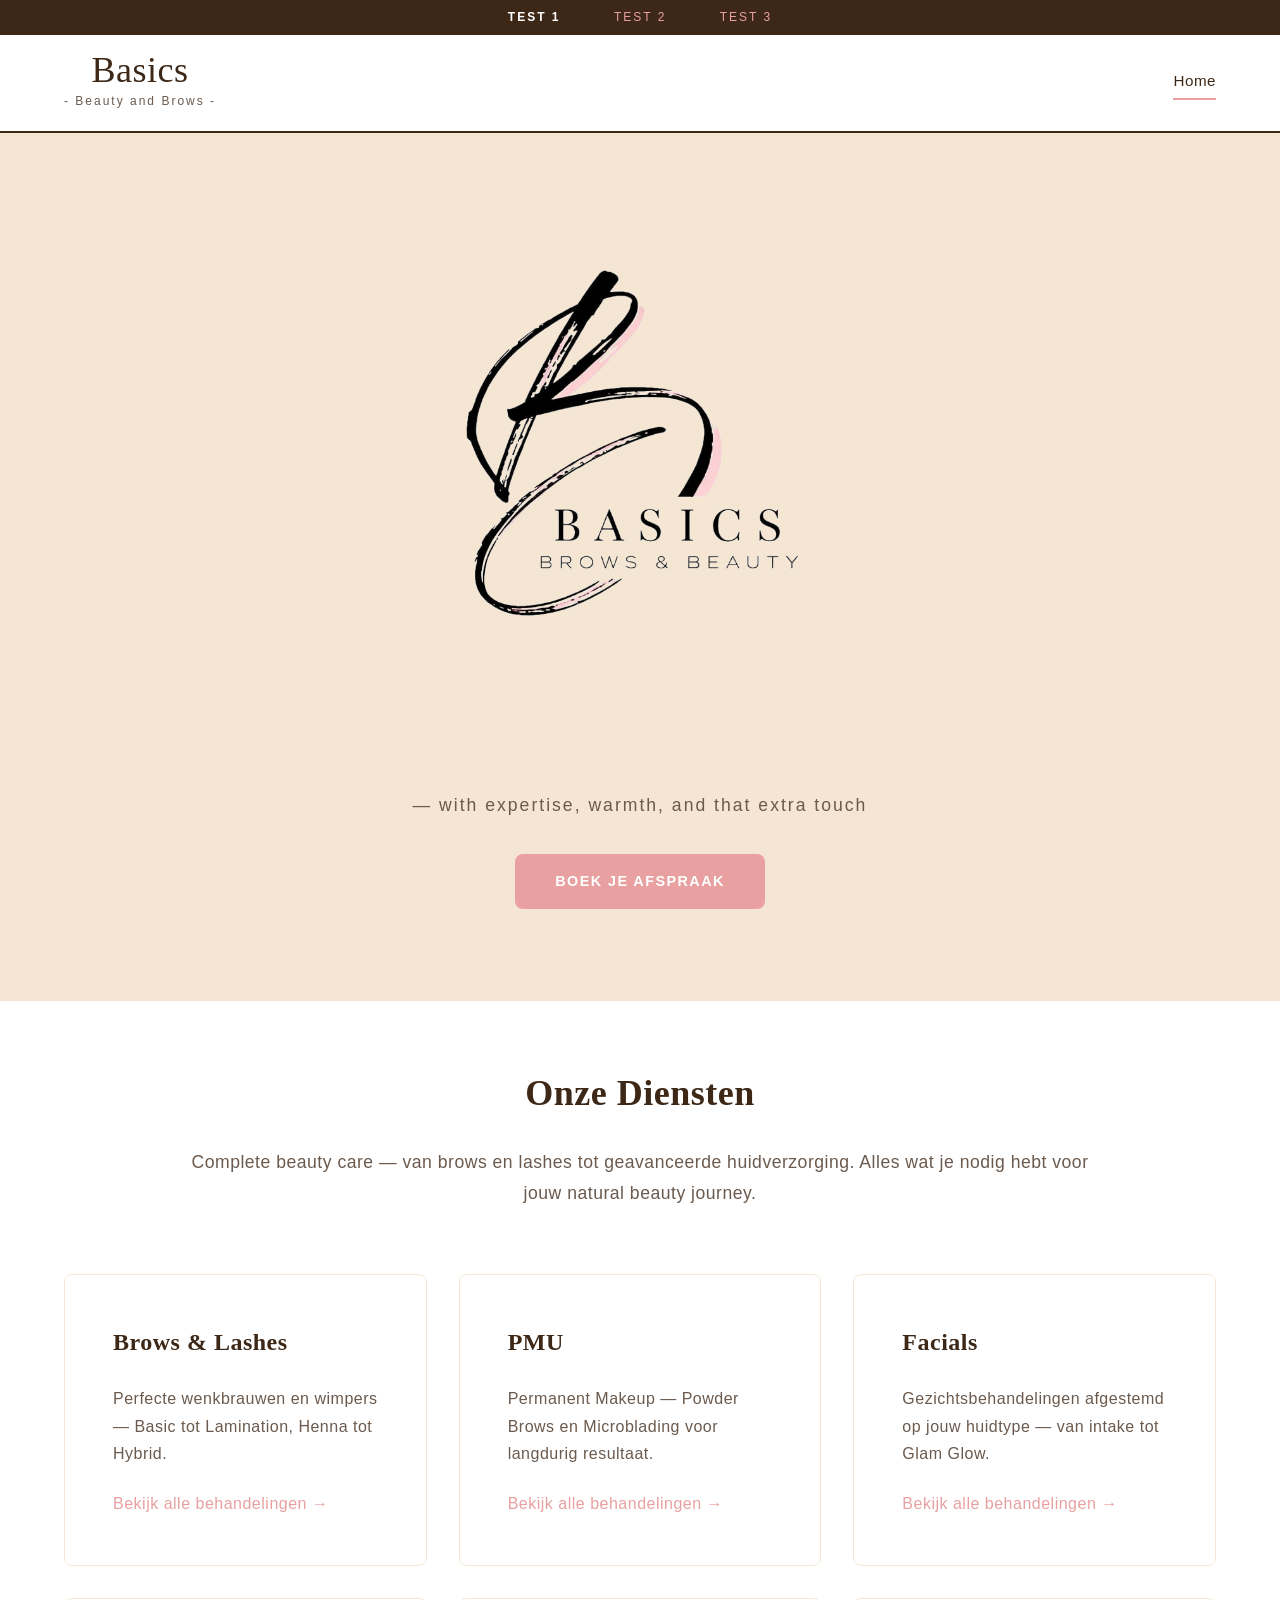
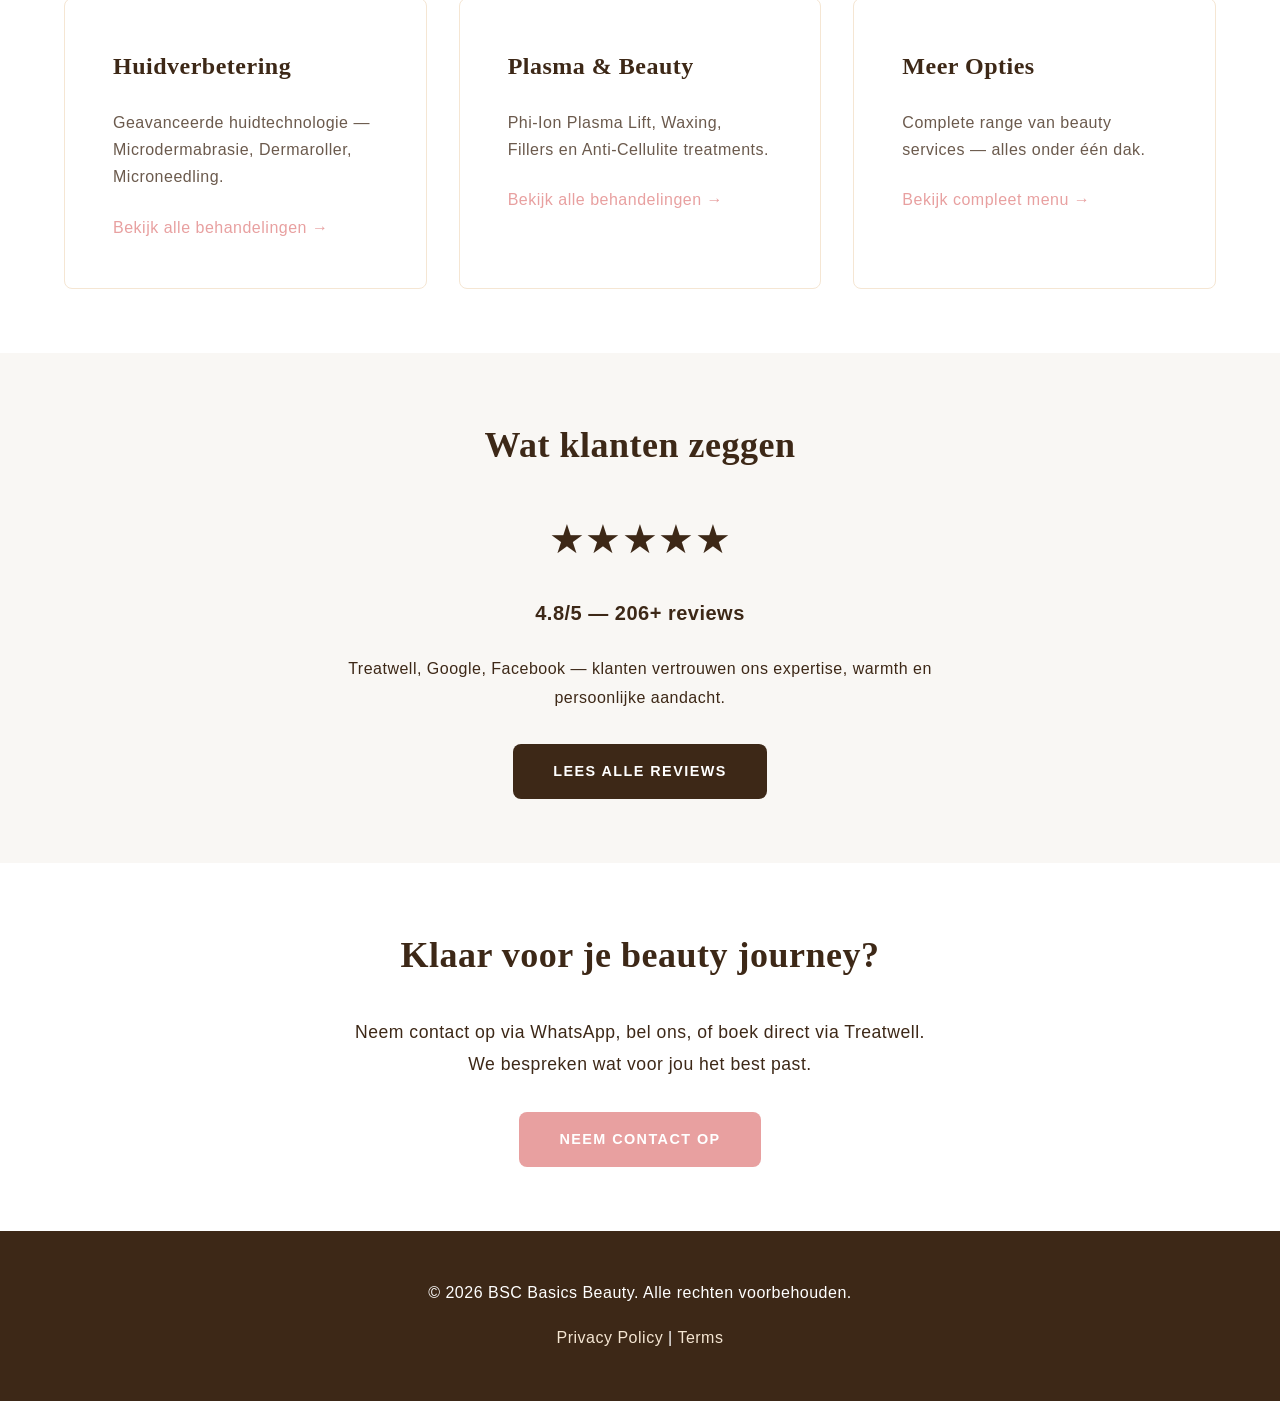
==== commit 288519b9: "Add test nav linking Test 1, Test 2, Test 3; hide other nav items" ====
--- a/index.html
+++ b/index.html
@@ -6,8 +6,37 @@
   <meta name="description" content="BSC Basics Beauty — Professional beauty treatments with expert care, warmth, and that extra touch.">
   <title>BSC Basics Beauty — Beauty Treatments & Skincare</title>
   <link rel="stylesheet" href="css/style.css">
+  <style>
+    .test-nav {
+      position: fixed;
+      top: 0;
+      left: 0;
+      right: 0;
+      z-index: 101;
+      background: #3D2817;
+      color: white;
+      padding: 0.5rem 2rem;
+      text-align: center;
+      font-size: 0.75rem;
+      letter-spacing: 2px;
+      text-transform: uppercase;
+    }
+    .test-nav a {
+      color: #E8A0A0;
+      margin: 0 1.5rem;
+      text-decoration: none;
+    }
+    .test-nav a.active { color: white; font-weight: 600; }
+    header { top: 32px !important; }
+    nav a[data-hidden] { display: none; }
+  </style>
 </head>
 <body>
+  <div class="test-nav">
+    <a href="index.html" class="active">Test 1</a>
+    <a href="index super stylish.html">Test 2</a>
+    <a href="test.html">Test 3</a>
+  </div>
   <header>
     <div class="header-container">
       <div class="logo-text">
@@ -17,11 +46,11 @@
       <button class="menu-toggle" id="menuToggle">☰</button>
       <nav id="navMenu">
         <a href="index.html" class="active">Home</a>
-        <a href="over-mij.html">Over Mij</a>
-        <a href="diensten.html">Diensten</a>
-        <a href="portfolio.html">Portfolio</a>
-        <a href="reviews.html">Reviews</a>
-        <a href="contact.html">Contact</a>
+        <a href="#" data-hidden>Over Mij</a>
+        <a href="#" data-hidden>Diensten</a>
+        <a href="#" data-hidden>Portfolio</a>
+        <a href="#" data-hidden>Reviews</a>
+        <a href="#" data-hidden>Contact</a>
       </nav>
     </div>
   </header>
--- a/css/style.css
+++ b/css/style.css
@@ -192,13 +192,13 @@
 }
 
 .logo-image {
-  width: min(420px, 75vw);
   margin: 0 auto;
 }
 
 .logo-image img {
-  width: 100%;
-  height: auto;
+  height: 72vh;
+  width: auto;
+  max-width: 90vw;
   display: block;
 }
 
@@ -275,17 +275,18 @@
   min-height: 100vh;
   background: var(--primary);
   display: flex;
-  align-items: center;
+  align-items: flex-start;
   justify-content: center;
   text-align: center;
+  padding-top: 1vh;
 }
 
 .hero-content {
   display: flex;
   flex-direction: column;
   align-items: center;
-  gap: var(--spacing-lg);
-  padding: var(--spacing-xxl) var(--spacing-md);
+  gap: var(--spacing-sm);
+  padding: var(--spacing-sm) var(--spacing-md);
 }
 
 .hero-tagline {
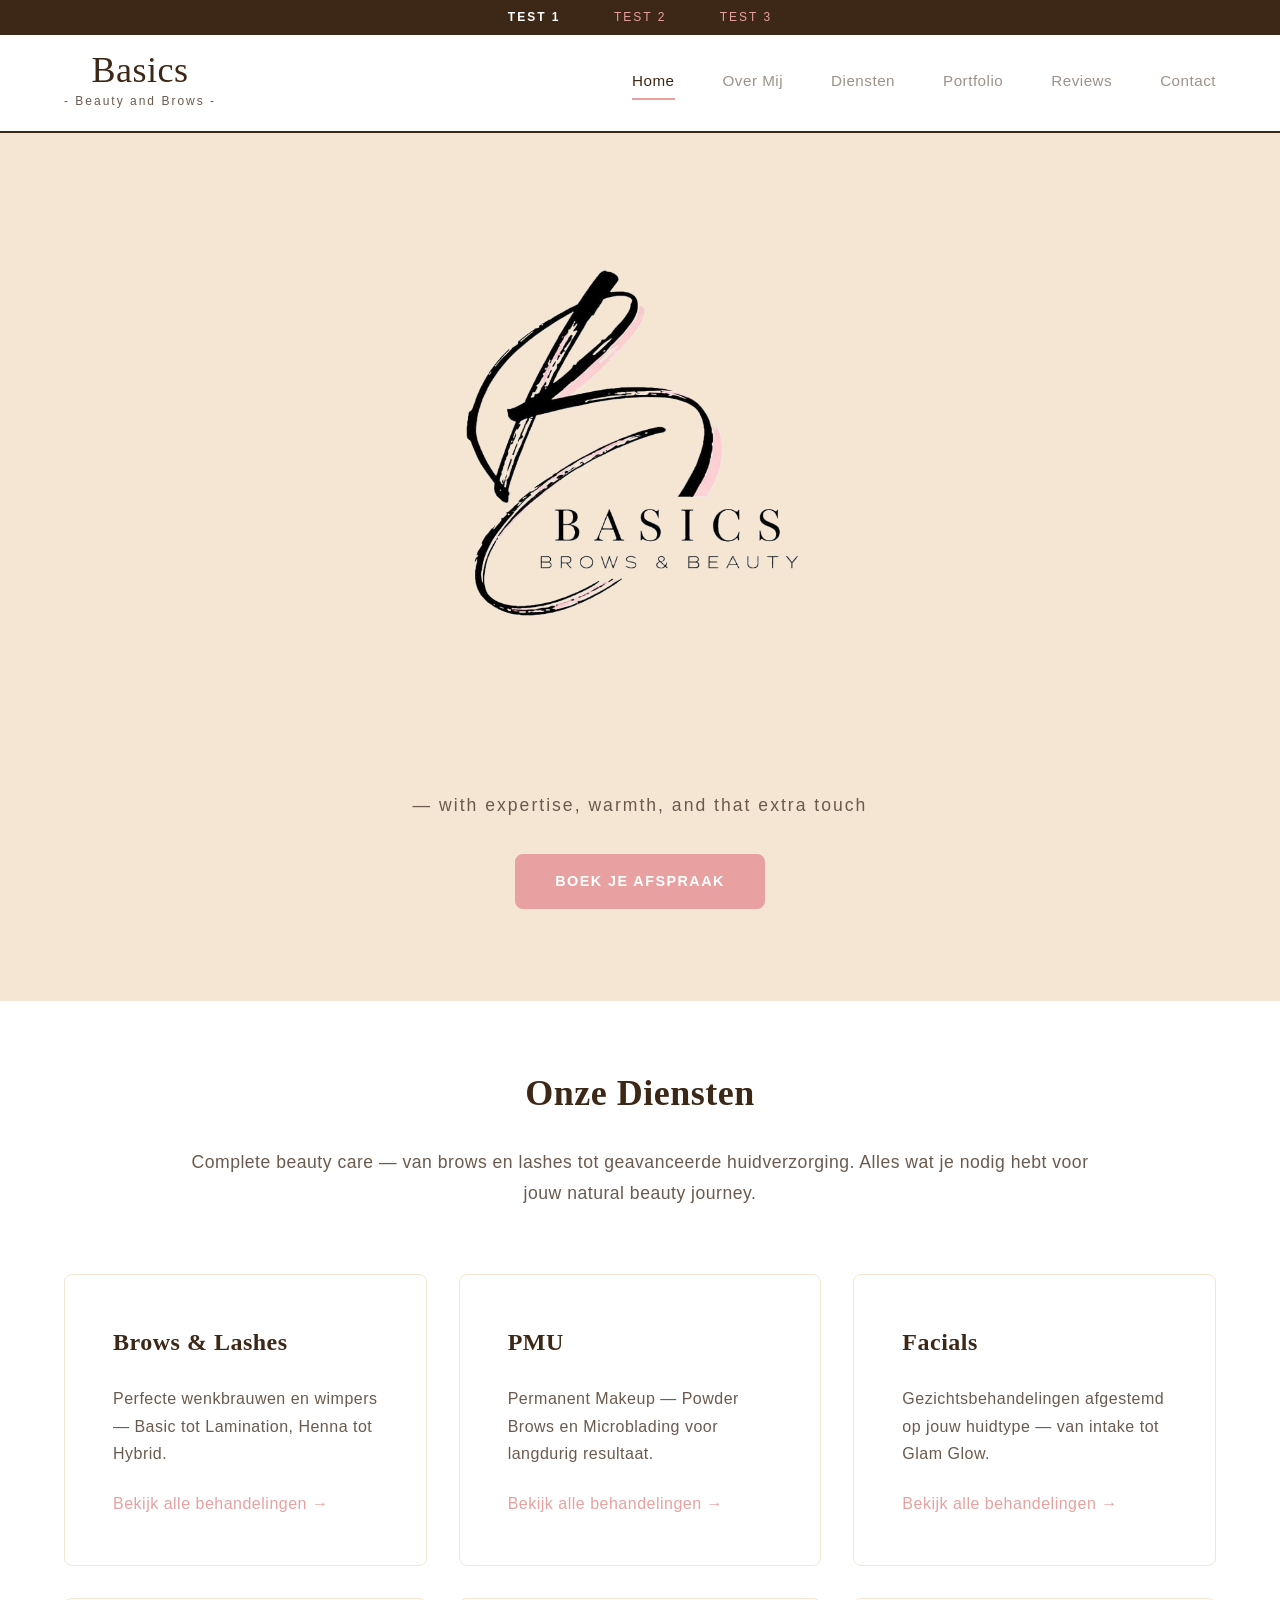
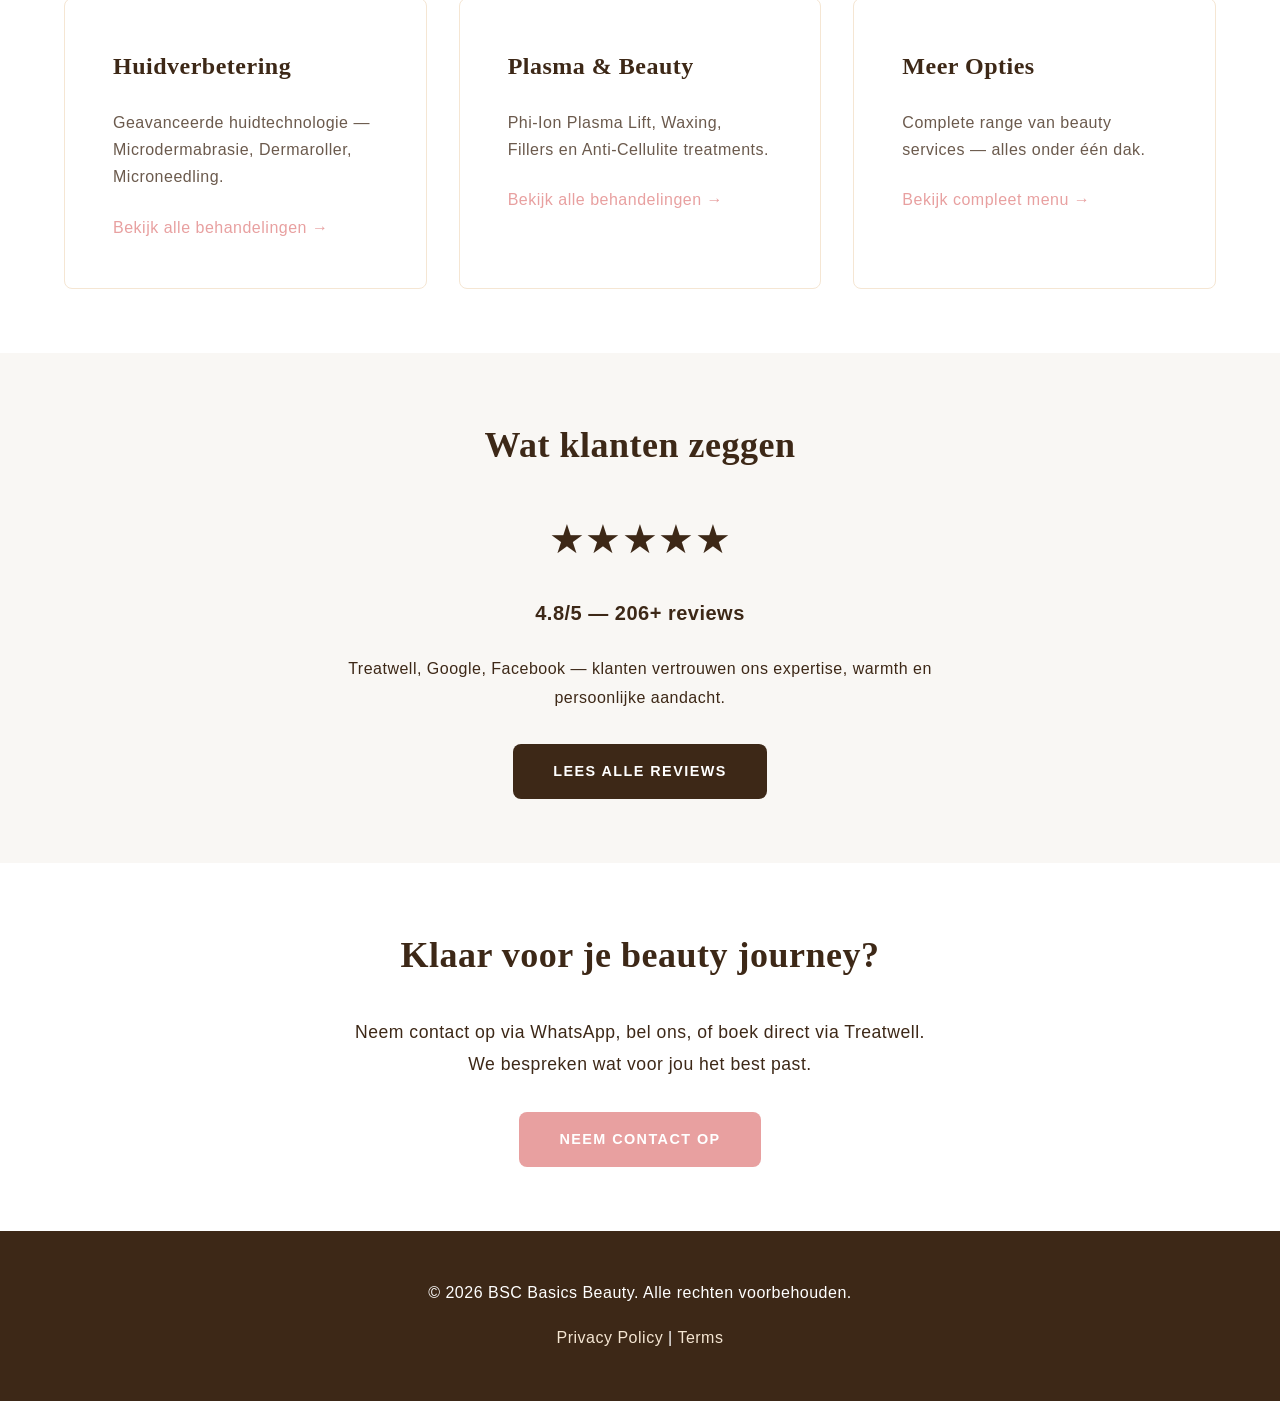
==== commit 15bcb40c: "Show all nav items but disable non-test links" ====
--- a/index.html
+++ b/index.html
@@ -28,7 +28,7 @@
     }
     .test-nav a.active { color: white; font-weight: 600; }
     header { top: 32px !important; }
-    nav a[data-hidden] { display: none; }
+    nav a[disabled] { cursor: default; opacity: 0.5; pointer-events: none; }
   </style>
 </head>
 <body>
@@ -46,11 +46,11 @@
       <button class="menu-toggle" id="menuToggle">☰</button>
       <nav id="navMenu">
         <a href="index.html" class="active">Home</a>
-        <a href="#" data-hidden>Over Mij</a>
-        <a href="#" data-hidden>Diensten</a>
-        <a href="#" data-hidden>Portfolio</a>
-        <a href="#" data-hidden>Reviews</a>
-        <a href="#" data-hidden>Contact</a>
+        <a href="#" disabled>Over Mij</a>
+        <a href="#" disabled>Diensten</a>
+        <a href="#" disabled>Portfolio</a>
+        <a href="#" disabled>Reviews</a>
+        <a href="#" disabled>Contact</a>
       </nav>
     </div>
   </header>
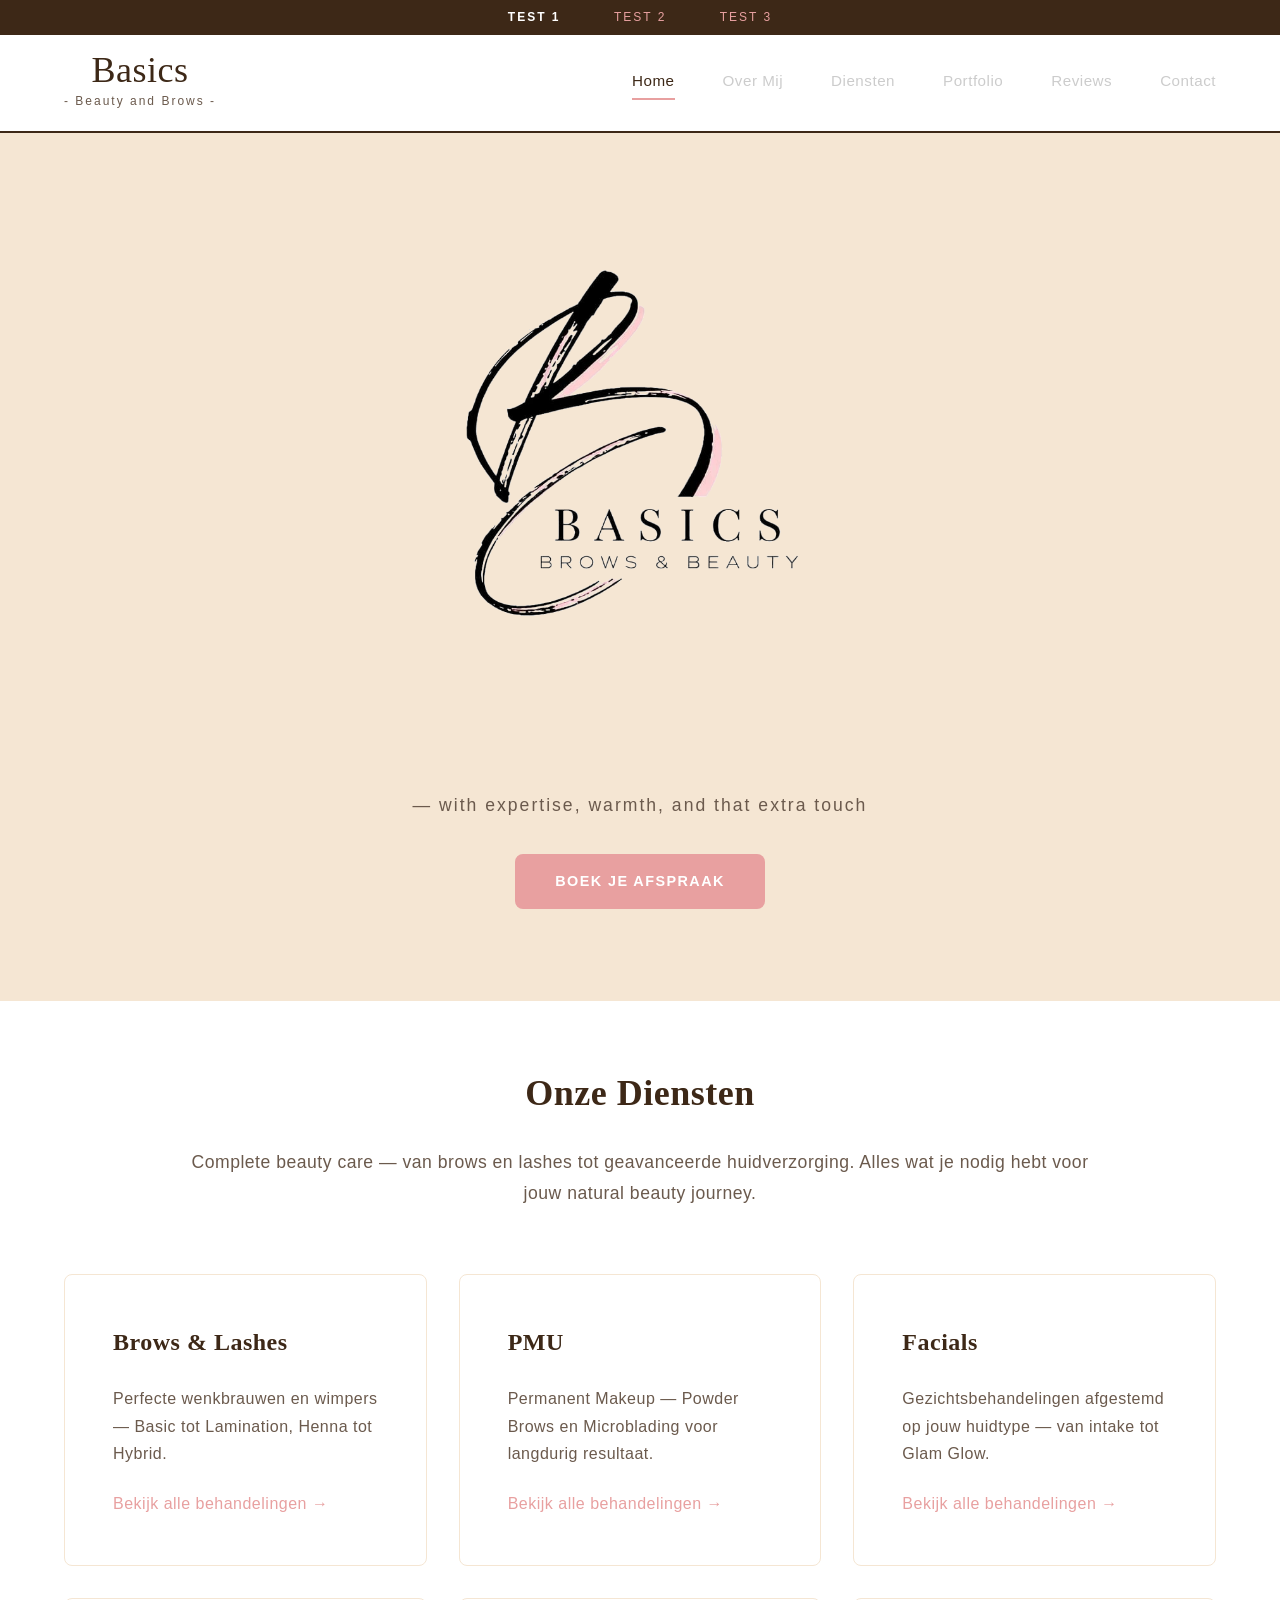
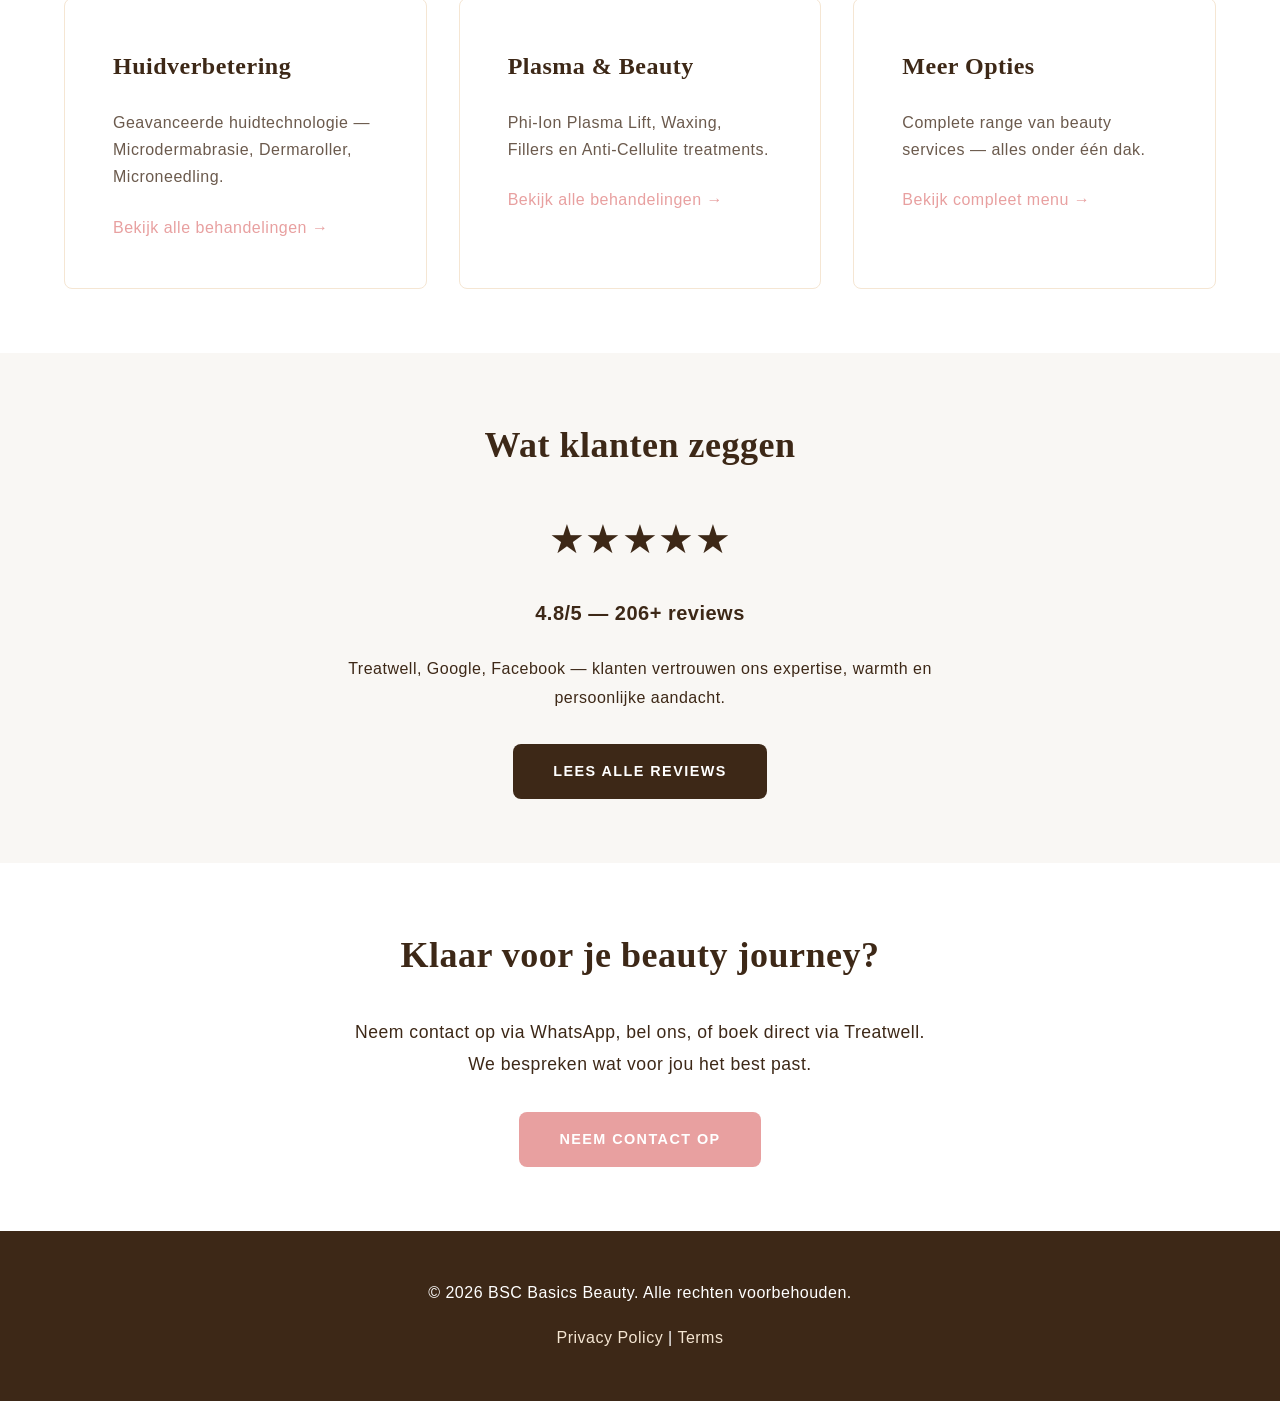
==== commit cee6ff18: "Fix nav styling: test links consistent color, disabled links grey, hovers restored" ====
--- a/index.html
+++ b/index.html
@@ -28,7 +28,7 @@
     }
     .test-nav a.active { color: white; font-weight: 600; }
     header { top: 32px !important; }
-    nav a[disabled] { cursor: default; opacity: 0.5; pointer-events: none; }
+    nav a[disabled] { cursor: default; color: #ccc !important; pointer-events: none; }
   </style>
 </head>
 <body>
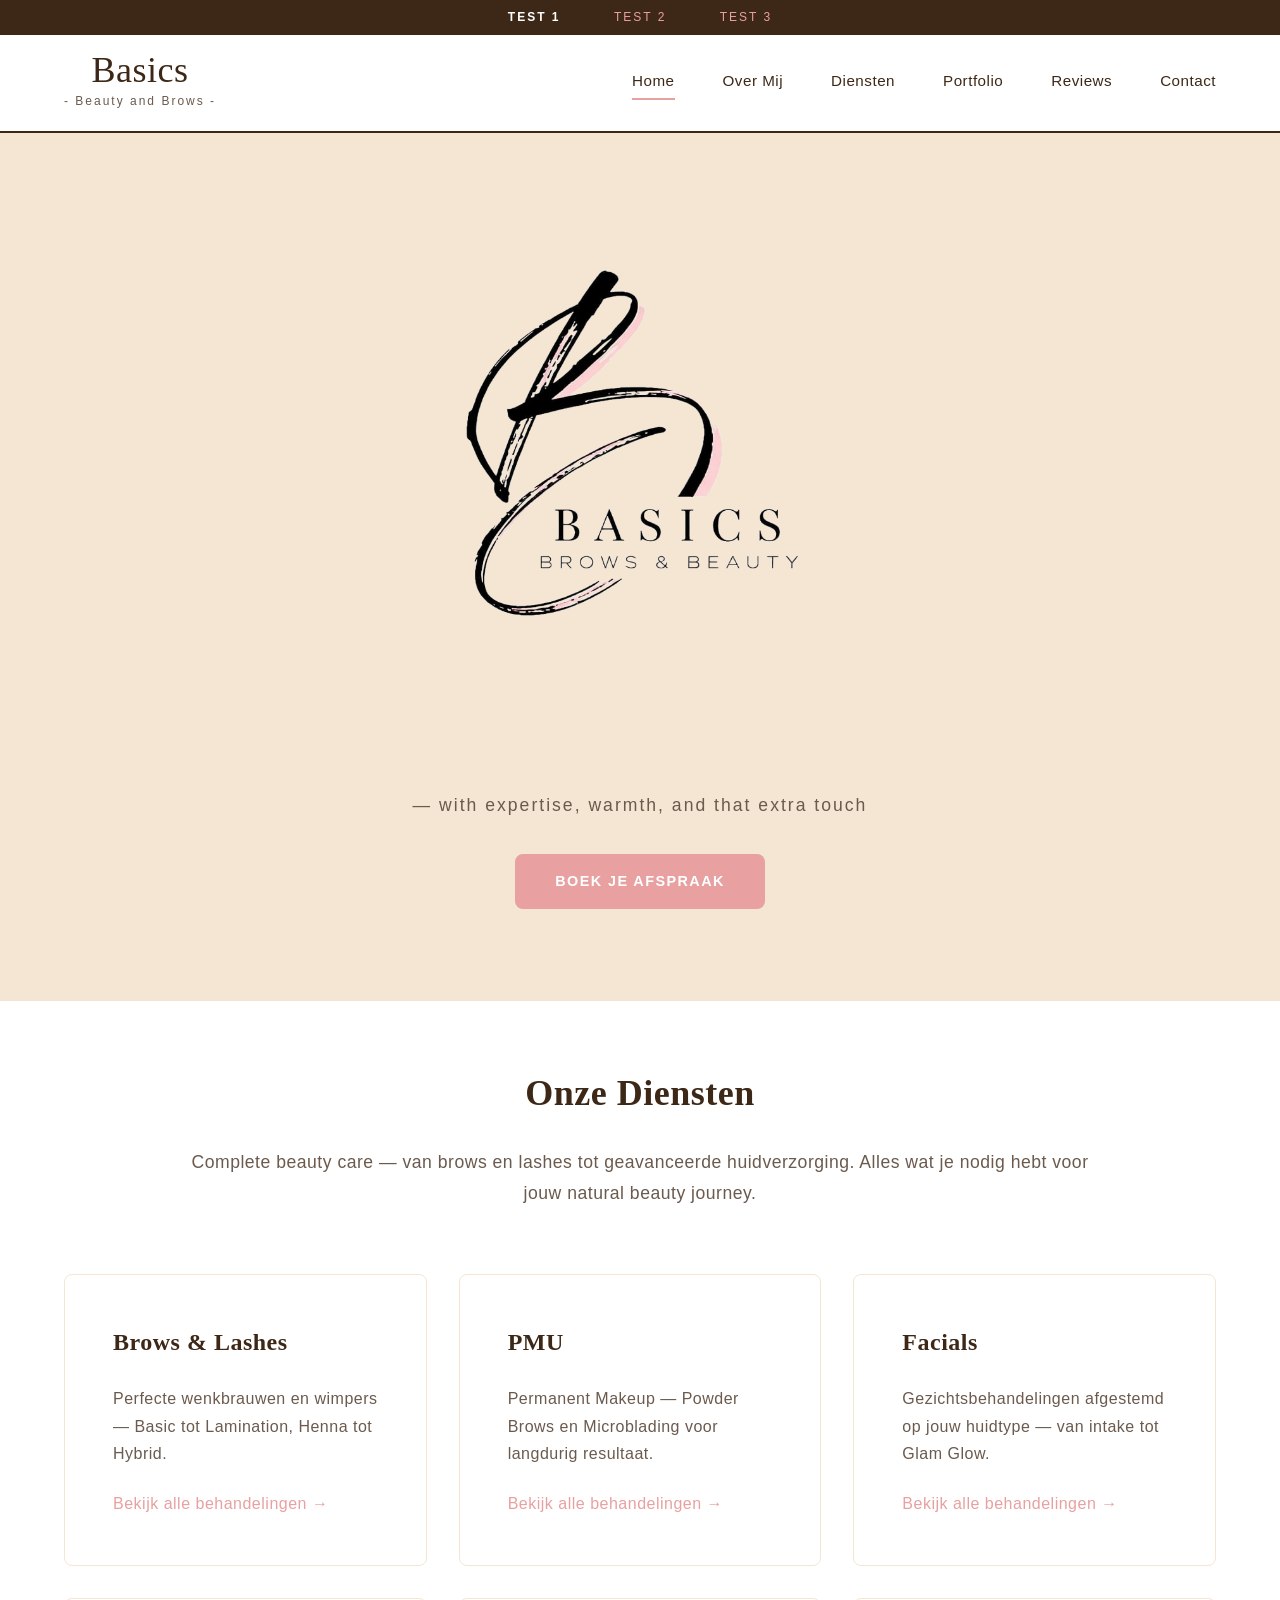
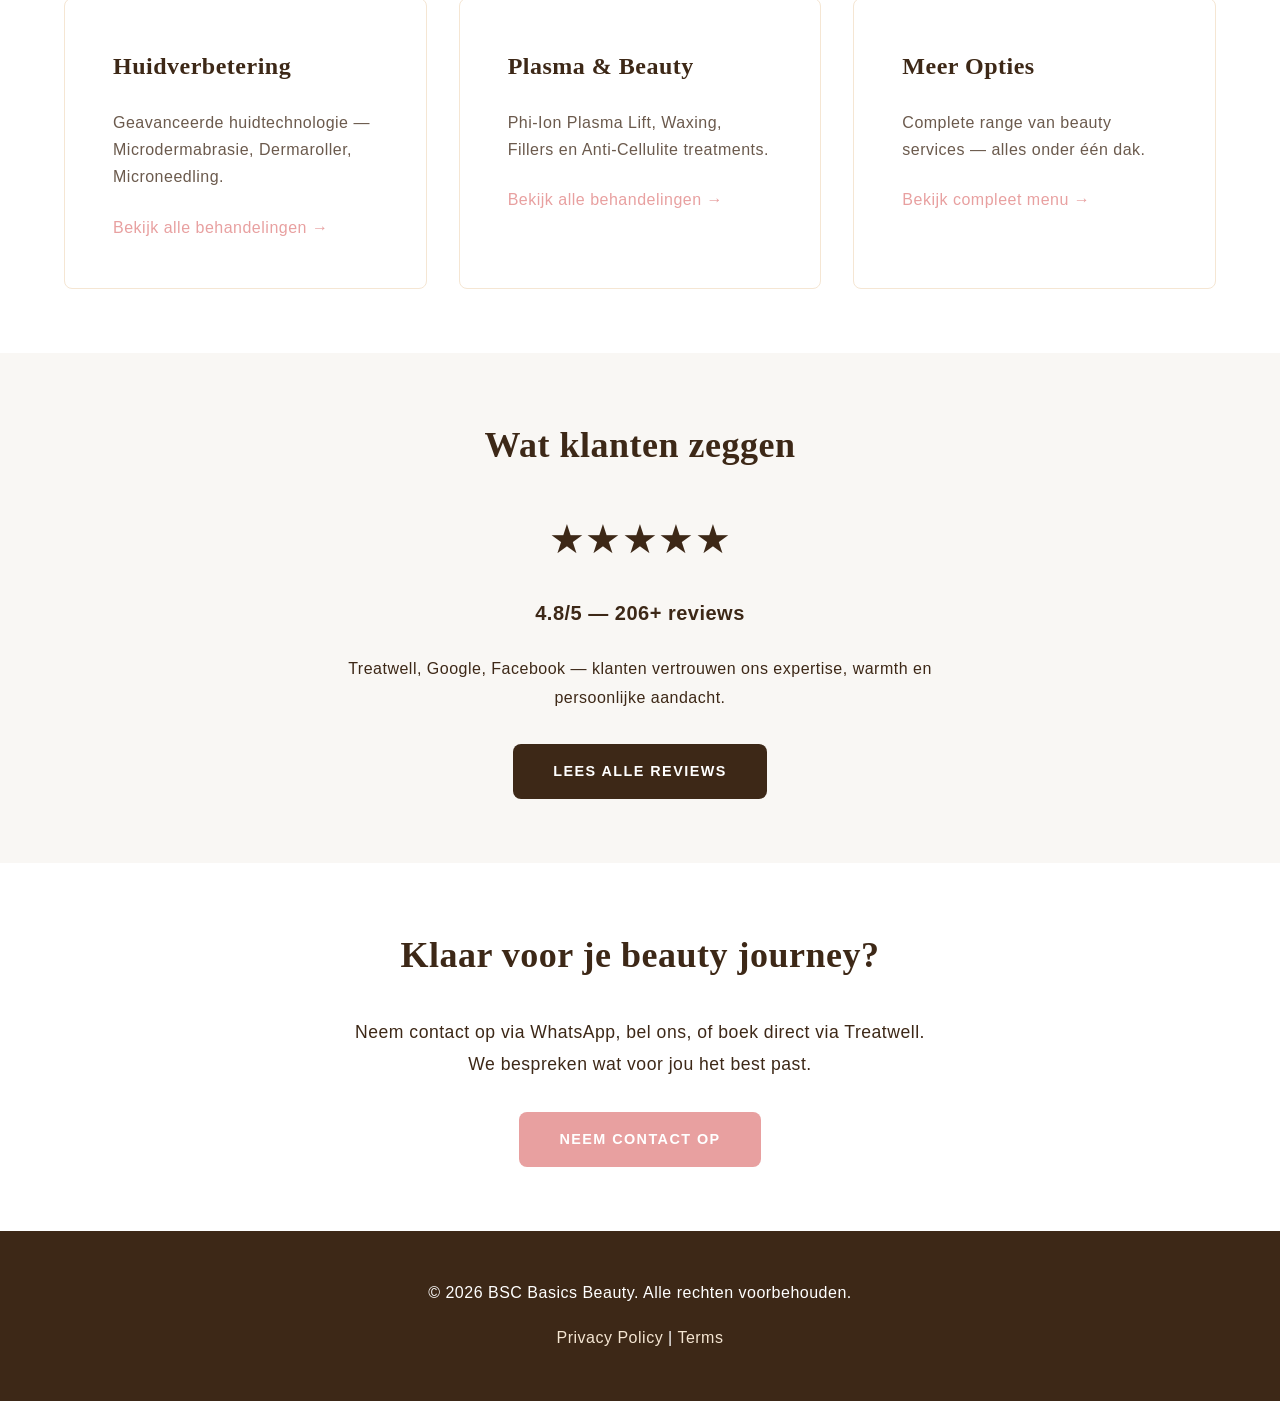
==== commit e6686d12: "Remove grey color from disabled nav items - show normal style" ====
--- a/index.html
+++ b/index.html
@@ -28,7 +28,7 @@
     }
     .test-nav a.active { color: white; font-weight: 600; }
     header { top: 32px !important; }
-    nav a[disabled] { cursor: default; color: #ccc !important; pointer-events: none; }
+    nav a[disabled] { cursor: default; pointer-events: none; }
   </style>
 </head>
 <body>
